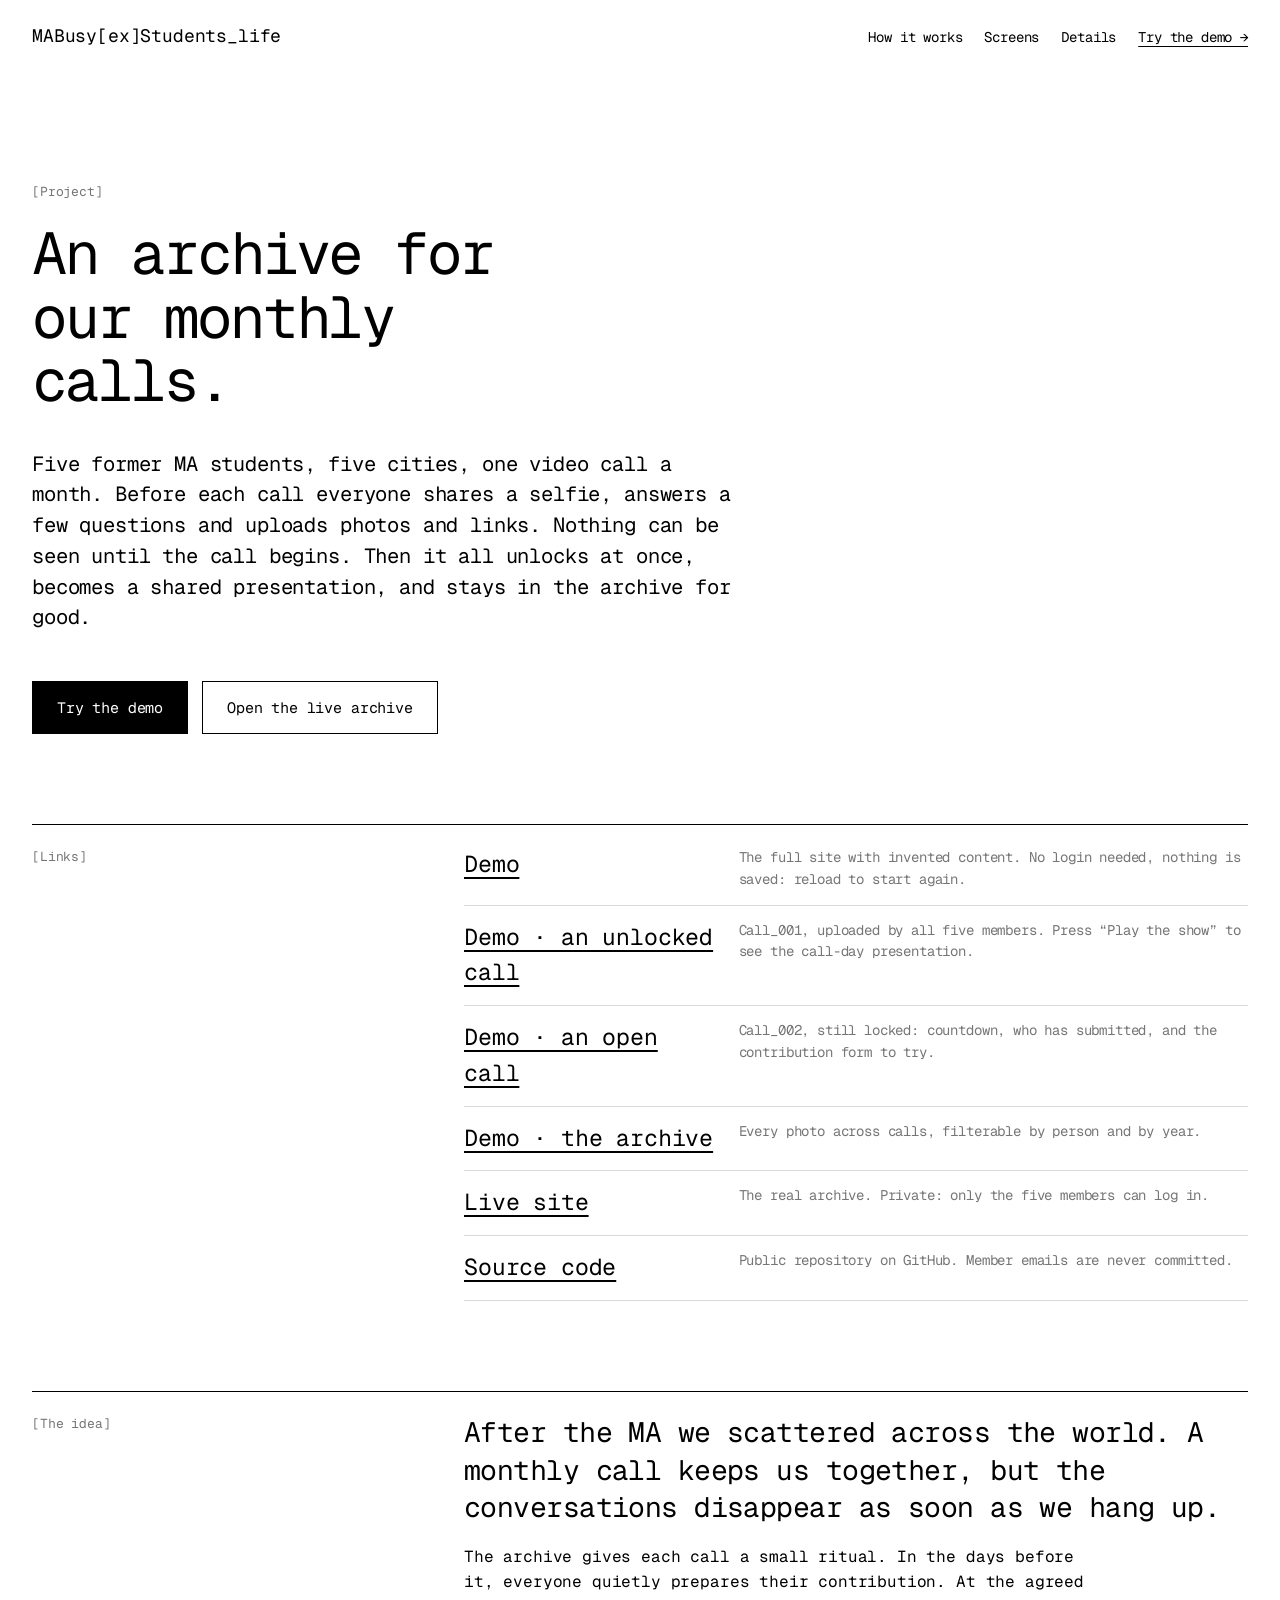
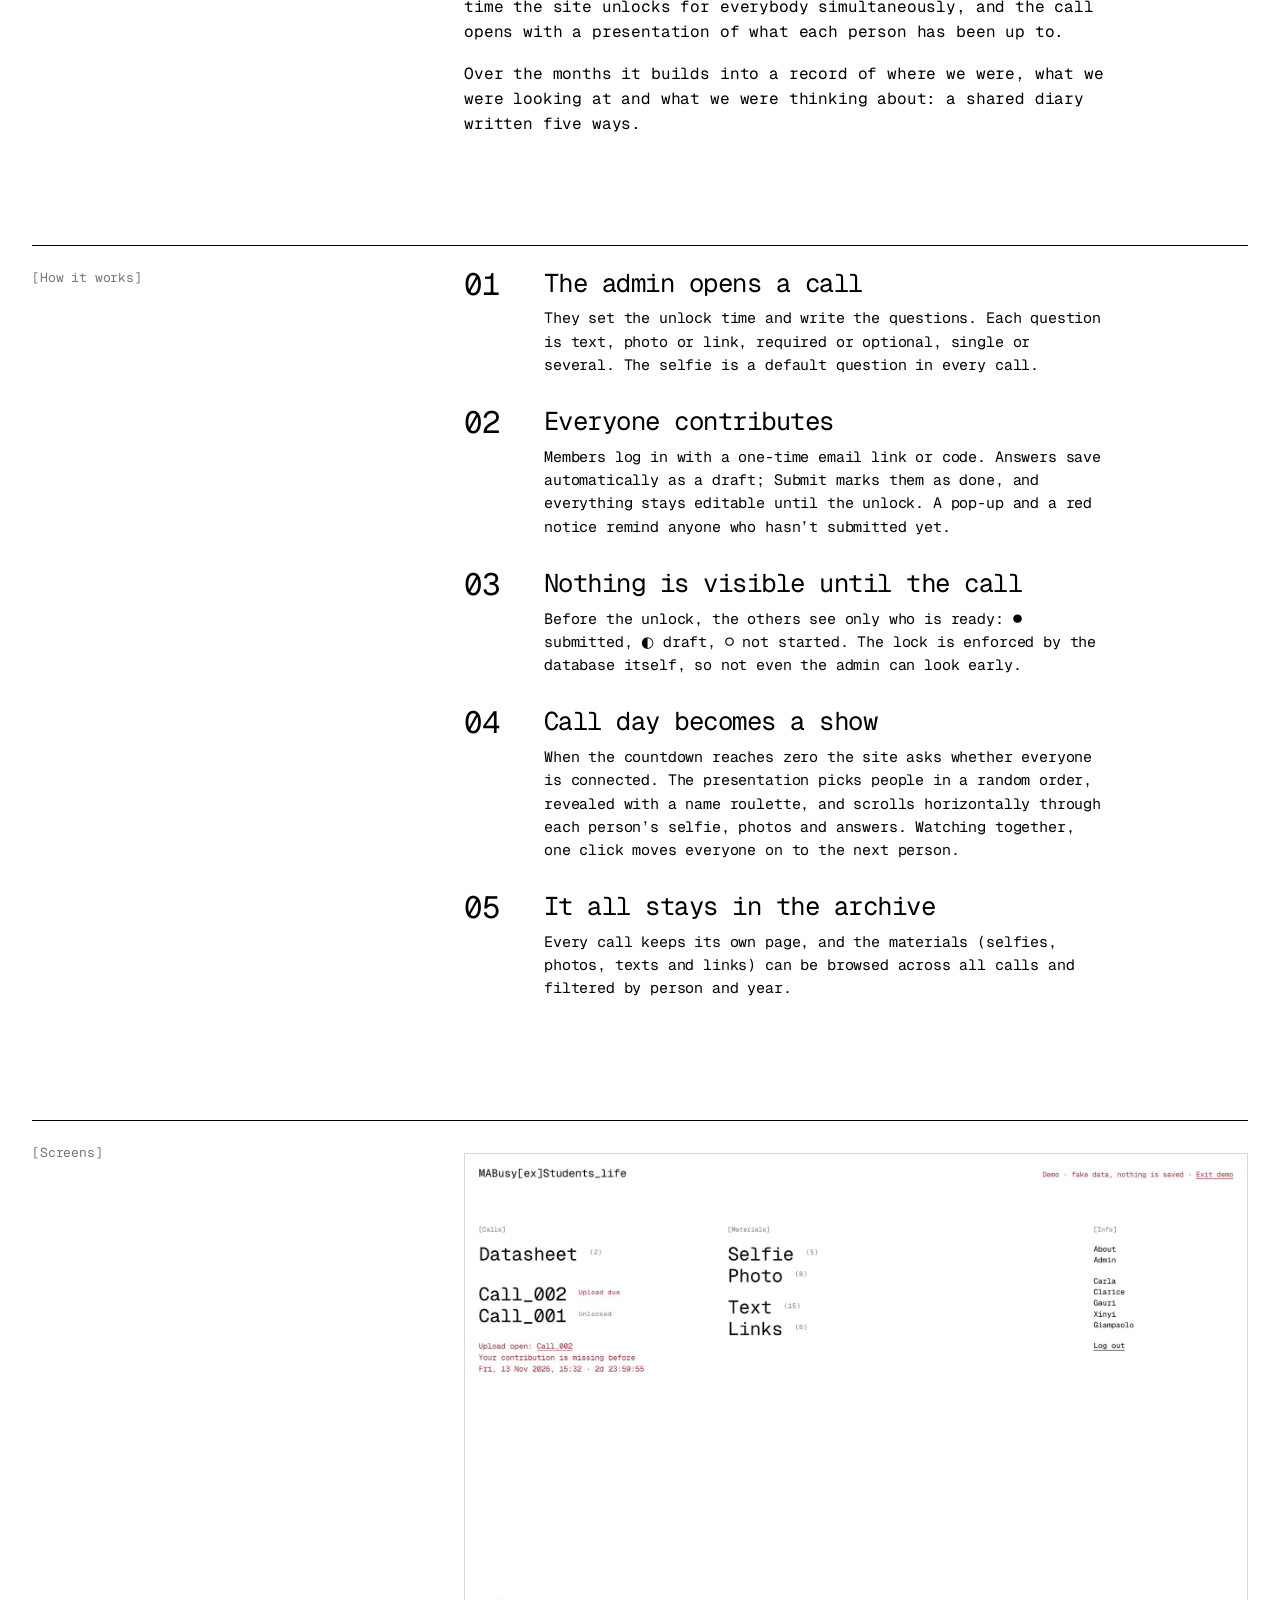
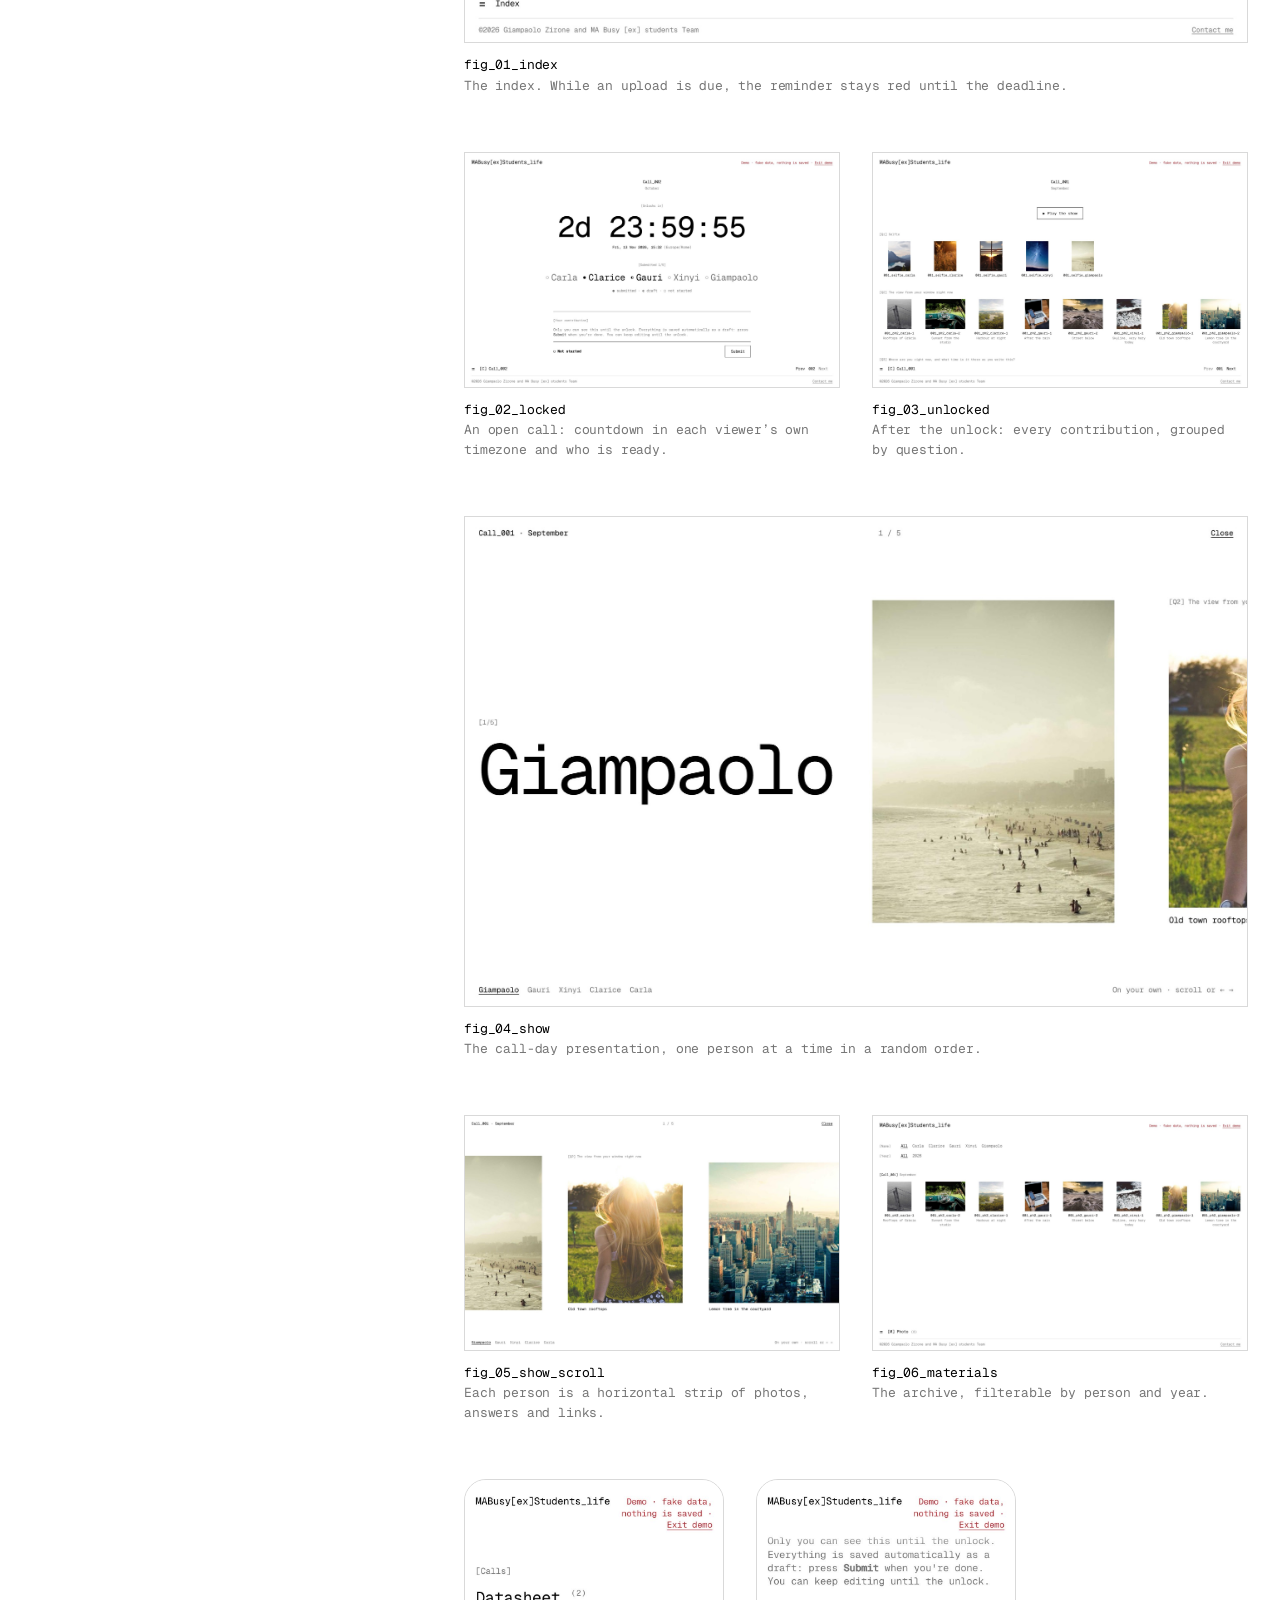
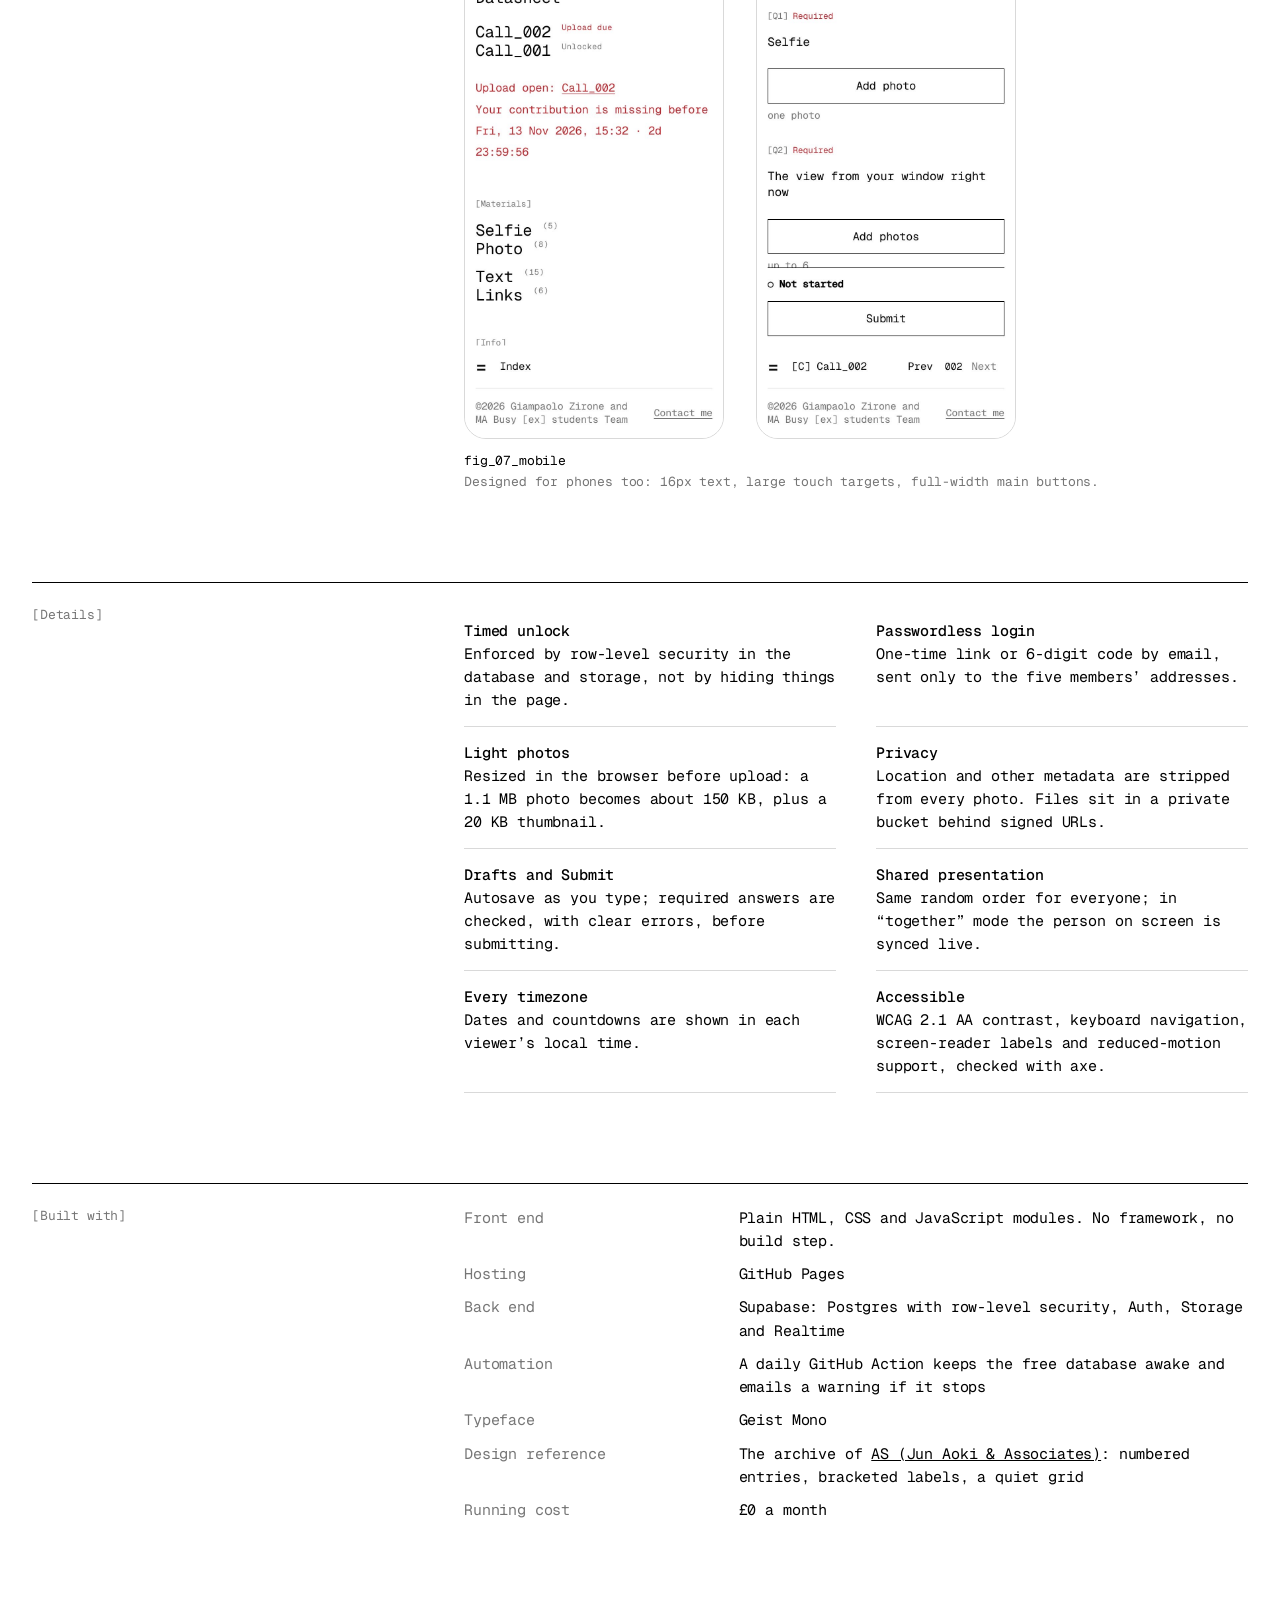
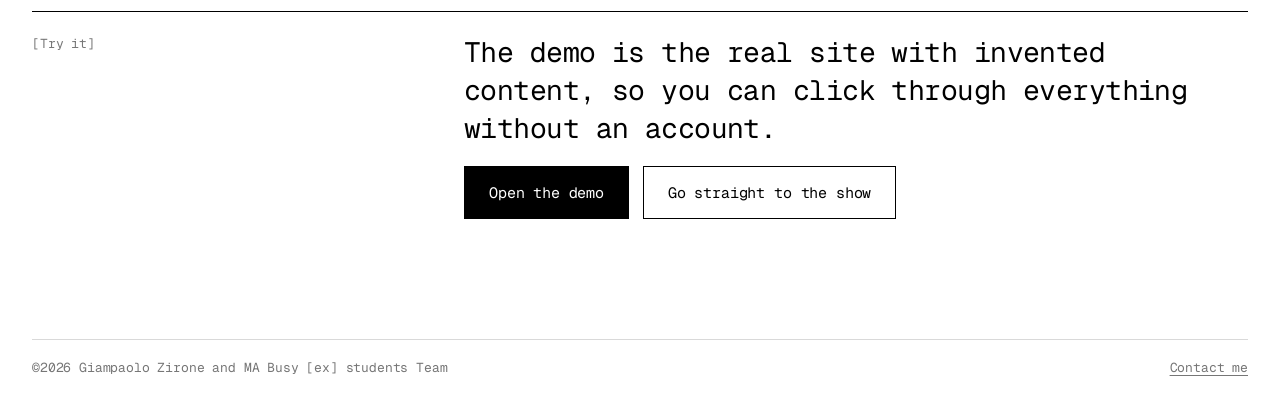
==== landing/index.html @ aaba5d7c "Project landing page (UK English) with screenshots and all links Co-Authored-By: Claude Opus 5.5 <no" ====
<!doctype html>
<html lang="en-GB">
<head>
  <meta charset="utf-8">
  <meta name="viewport" content="width=device-width, initial-scale=1">
  <title>MABusy[ex]Students_life — Project</title>
  <meta name="description" content="A private archive for the monthly video calls of five former MA students living in five different cities. Everything stays locked until the call begins.">
  <meta property="og:title" content="MABusy[ex]Students_life">
  <meta property="og:description" content="A private archive for our monthly calls. Everything stays locked until the call begins.">
  <meta property="og:image" content="https://jumpi00.github.io/mabusy-ex-students-life/landing/img/home.jpg">
  <link rel="icon" href="../favicon.svg" type="image/svg+xml">
  <link rel="preconnect" href="https://fonts.googleapis.com">
  <link rel="preconnect" href="https://fonts.gstatic.com" crossorigin>
  <link rel="stylesheet" href="https://fonts.googleapis.com/css2?family=Geist+Mono:wght@400;500&display=swap">
  <style>
    :root {
      --bg: #ffffff; --fg: #000000; --muted: #767676; --soft: #d9d9d9; --panel: #f0f0f0; --accent: #c4262e;
      --gutter: 32px; --big: clamp(30px, 4.6vw, 64px);
      font-family: "Geist Mono", ui-monospace, Menlo, monospace; font-weight: 400;
      color: var(--fg); background: var(--bg); letter-spacing: -.01em; -webkit-font-smoothing: antialiased;
    }
    * { box-sizing: border-box; }
    html { scroll-behavior: smooth; }
    body { margin: 0; background: var(--bg); font-size: 15px; line-height: 1.55; }
    a { color: inherit; }
    a:hover { opacity: .55; }
    :focus-visible { outline: 2px solid var(--fg); outline-offset: 3px; }
    img { display: block; max-width: 100%; height: auto; }
    .label { font-size: 13px; color: var(--muted); margin: 0 0 20px; font-weight: 400; }
    .muted { color: var(--muted); }

    header.top {
      position: sticky; top: 0; z-index: 10; background: var(--bg);
      display: flex; justify-content: space-between; align-items: baseline; gap: 20px;
      padding: 22px var(--gutter);
    }
    .logo { font-size: 18px; text-decoration: none; }
    .top nav { display: flex; gap: 22px; font-size: 14px; flex-wrap: wrap; justify-content: flex-end; }
    .top nav a { text-decoration: none; }
    .top nav a.go { text-decoration: underline; text-underline-offset: 4px; }

    main { padding: 0 var(--gutter); }
    section { padding: 90px 0 0; }
    .hero { padding-top: 110px; }
    .hero h1 { font-size: var(--big); line-height: 1.08; font-weight: 400; letter-spacing: -.035em; margin: 0 0 36px; max-width: 16ch; }
    .hero .lead { font-size: clamp(17px, 1.6vw, 21px); line-height: 1.5; max-width: 60ch; margin: 0 0 48px; }
    .cta { display: flex; gap: 14px; flex-wrap: wrap; }
    .btn {
      display: inline-flex; align-items: center; justify-content: center; min-height: 52px;
      padding: 14px 24px; border: 1px solid var(--fg); text-decoration: none; font-size: 15px;
    }
    .btn.fill { background: var(--fg); color: var(--bg); }
    .btn:hover { opacity: 1; background: var(--fg); color: var(--bg); }
    .btn.fill:hover { background: var(--bg); color: var(--fg); }

    .cols { display: grid; grid-template-columns: 1fr 2fr; gap: 40px; border-top: 1px solid var(--fg); padding-top: 22px; }
    .cols h2 { font-size: 13px; color: var(--muted); font-weight: 400; margin: 0; }
    .prose p { margin: 0 0 18px; max-width: 64ch; font-size: 16px; }
    .prose p.big { font-size: clamp(20px, 2.2vw, 28px); line-height: 1.35; letter-spacing: -.02em; }

    .links { list-style: none; margin: 0; padding: 0; }
    .links li { display: grid; grid-template-columns: minmax(180px, 1fr) 2fr; gap: 20px; padding: 14px 0; border-bottom: 1px solid var(--soft); }
    .links li:first-child { padding-top: 0; }
    .links a { font-size: clamp(18px, 1.8vw, 24px); text-decoration: underline; text-underline-offset: 5px; overflow-wrap: anywhere; }
    .links span { color: var(--muted); font-size: 14px; }

    .steps { list-style: none; margin: 0; padding: 0; counter-reset: s; }
    .steps li { display: grid; grid-template-columns: 70px 1fr; gap: 10px; padding: 0 0 30px; }
    .steps li::before { counter-increment: s; content: "0" counter(s); font-size: clamp(22px, 2.4vw, 32px); line-height: 1.1; }
    .steps h3 { font-size: clamp(20px, 2vw, 26px); font-weight: 400; margin: 0 0 8px; line-height: 1.2; letter-spacing: -.02em; }
    .steps p { margin: 0; max-width: 62ch; }

    .shots { display: grid; grid-template-columns: repeat(2, 1fr); gap: 56px 32px; margin-top: 10px; }
    .shots figure { margin: 0; }
    .shots figure.wide { grid-column: 1 / -1; }
    .shots img { border: 1px solid var(--soft); background: var(--panel); }
    .shots figcaption { font-size: 13px; margin-top: 12px; }
    .shots figcaption b { font-weight: 400; }
    .shots figcaption span { color: var(--muted); display: block; }
    .phones { display: flex; gap: 32px; align-items: flex-start; }
    .phones img { width: 260px; border-radius: 22px; }

    .features { display: grid; grid-template-columns: repeat(2, 1fr); gap: 0 40px; list-style: none; margin: 0; padding: 0; }
    .features li { padding: 14px 0; border-bottom: 1px solid var(--soft); }
    .features b { font-weight: 500; display: block; }

    dl.spec { display: grid; grid-template-columns: minmax(150px, 1fr) 2fr; gap: 10px 20px; margin: 0; }
    dl.spec dt { color: var(--muted); }
    dl.spec dd { margin: 0; }

    footer {
      margin: 120px var(--gutter) 0; padding: 18px 0 28px; border-top: 1px solid var(--soft);
      display: flex; justify-content: space-between; gap: 16px; color: var(--muted); font-size: 13px;
    }
    footer a { white-space: nowrap; text-underline-offset: 3px; }

    @media (max-width: 800px) {
      :root { --gutter: 18px; }
      body { font-size: 16px; }
      .top nav a:not(.go) { display: none; }
      .hero { padding-top: 60px; }
      .cta .btn { width: 100%; }
      .cols { grid-template-columns: 1fr; gap: 18px; }
      .links li { grid-template-columns: 1fr; gap: 4px; }
      .shots { grid-template-columns: 1fr; gap: 40px; }
      .phones { gap: 14px; }
      .phones img { width: calc(50% - 7px); border-radius: 14px; }
      .features { grid-template-columns: 1fr; }
      dl.spec { grid-template-columns: 1fr; gap: 2px; }
      dl.spec dd { margin-bottom: 12px; }
      .steps li { grid-template-columns: 52px 1fr; }
      footer { font-size: 14px; }
    }
    @media (prefers-reduced-motion: reduce) { html { scroll-behavior: auto; } }
  </style>
</head>
<body>
  <header class="top">
    <a href="#top" class="logo">MABusy[ex]Students_life</a>
    <nav aria-label="Sections">
      <a href="#how">How it works</a>
      <a href="#screens">Screens</a>
      <a href="#details">Details</a>
      <a class="go" href="https://jumpi00.github.io/mabusy-ex-students-life/?demo">Try the demo →</a>
    </nav>
  </header>

  <main id="top">
    <section class="hero">
      <p class="label">[Project]</p>
      <h1>An archive for our monthly calls.</h1>
      <p class="lead">Five former MA students, five cities, one video call a month. Before each call everyone shares a selfie, answers a few questions and uploads photos and links. Nothing can be seen until the call begins. Then it all unlocks at once, becomes a shared presentation, and stays in the archive for good.</p>
      <div class="cta">
        <a class="btn fill" href="https://jumpi00.github.io/mabusy-ex-students-life/?demo">Try the demo</a>
        <a class="btn" href="https://jumpi00.github.io/mabusy-ex-students-life/">Open the live archive</a>
      </div>
    </section>

    <section id="links">
      <div class="cols">
        <h2>[Links]</h2>
        <ul class="links">
          <li>
            <a href="https://jumpi00.github.io/mabusy-ex-students-life/?demo">Demo</a>
            <span>The full site with invented content. No login needed, nothing is saved: reload to start again.</span>
          </li>
          <li>
            <a href="https://jumpi00.github.io/mabusy-ex-students-life/?demo#/call/1">Demo · an unlocked call</a>
            <span>Call_001, uploaded by all five members. Press “Play the show” to see the call-day presentation.</span>
          </li>
          <li>
            <a href="https://jumpi00.github.io/mabusy-ex-students-life/?demo#/call/2">Demo · an open call</a>
            <span>Call_002, still locked: countdown, who has submitted, and the contribution form to try.</span>
          </li>
          <li>
            <a href="https://jumpi00.github.io/mabusy-ex-students-life/?demo#/m/photo">Demo · the archive</a>
            <span>Every photo across calls, filterable by person and by year.</span>
          </li>
          <li>
            <a href="https://jumpi00.github.io/mabusy-ex-students-life/">Live site</a>
            <span>The real archive. Private: only the five members can log in.</span>
          </li>
          <li>
            <a href="https://github.com/jumpi00/mabusy-ex-students-life">Source code</a>
            <span>Public repository on GitHub. Member emails are never committed.</span>
          </li>
        </ul>
      </div>
    </section>

    <section id="idea">
      <div class="cols">
        <h2>[The idea]</h2>
        <div class="prose">
          <p class="big">After the MA we scattered across the world. A monthly call keeps us together, but the conversations disappear as soon as we hang up.</p>
          <p>The archive gives each call a small ritual. In the days before it, everyone quietly prepares their contribution. At the agreed time the site unlocks for everybody simultaneously, and the call opens with a presentation of what each person has been up to.</p>
          <p>Over the months it builds into a record of where we were, what we were looking at and what we were thinking about: a shared diary written five ways.</p>
        </div>
      </div>
    </section>

    <section id="how">
      <div class="cols">
        <h2>[How it works]</h2>
        <ol class="steps">
          <li>
            <div>
              <h3>The admin opens a call</h3>
              <p>They set the unlock time and write the questions. Each question is text, photo or link, required or optional, single or several. The selfie is a default question in every call.</p>
            </div>
          </li>
          <li>
            <div>
              <h3>Everyone contributes</h3>
              <p>Members log in with a one-time email link or code. Answers save automatically as a draft; Submit marks them as done, and everything stays editable until the unlock. A pop-up and a red notice remind anyone who hasn’t submitted yet.</p>
            </div>
          </li>
          <li>
            <div>
              <h3>Nothing is visible until the call</h3>
              <p>Before the unlock, the others see only who is ready: ● submitted, ◐ draft, ○ not started. The lock is enforced by the database itself, so not even the admin can look early.</p>
            </div>
          </li>
          <li>
            <div>
              <h3>Call day becomes a show</h3>
              <p>When the countdown reaches zero the site asks whether everyone is connected. The presentation picks people in a random order, revealed with a name roulette, and scrolls horizontally through each person’s selfie, photos and answers. Watching together, one click moves everyone on to the next person.</p>
            </div>
          </li>
          <li>
            <div>
              <h3>It all stays in the archive</h3>
              <p>Every call keeps its own page, and the materials (selfies, photos, texts and links) can be browsed across all calls and filtered by person and year.</p>
            </div>
          </li>
        </ol>
      </div>
    </section>

    <section id="screens">
      <div class="cols">
        <h2>[Screens]</h2>
        <div class="shots">
          <figure class="wide">
            <img src="img/home.jpg" width="1800" height="1125" alt="Home page: three columns listing calls, materials with counts, and members. A red notice says Call_002 is open and the user's contribution is missing." loading="lazy">
            <figcaption><b>fig_01_index</b><span>The index. While an upload is due, the reminder stays red until the deadline.</span></figcaption>
          </figure>
          <figure>
            <img src="img/call-locked.jpg" width="1800" height="1125" alt="A locked call with a large countdown, the unlock date in the viewer's timezone, and the names of the five members with their submission status." loading="lazy">
            <figcaption><b>fig_02_locked</b><span>An open call: countdown in each viewer’s own timezone and who is ready.</span></figcaption>
          </figure>
          <figure>
            <img src="img/call-unlocked.jpg" width="1800" height="1125" alt="An unlocked call page with a Play the show button and grids of selfies and window photos, each with an archive-style caption." loading="lazy">
            <figcaption><b>fig_03_unlocked</b><span>After the unlock: every contribution, grouped by question.</span></figcaption>
          </figure>
          <figure class="wide">
            <img src="img/show-intro.jpg" width="1800" height="1125" alt="The show: a member's name in very large type next to their selfie, with the next photo visible to the right." loading="lazy">
            <figcaption><b>fig_04_show</b><span>The call-day presentation, one person at a time in a random order.</span></figcaption>
          </figure>
          <figure>
            <img src="img/show-photos.jpg" width="1800" height="1125" alt="The show scrolled sideways to a member's window photos with their captions." loading="lazy">
            <figcaption><b>fig_05_show_scroll</b><span>Each person is a horizontal strip of photos, answers and links.</span></figcaption>
          </figure>
          <figure>
            <img src="img/materials.jpg" width="1800" height="1125" alt="The Photo archive page with filters for name and year above a grid of photos." loading="lazy">
            <figcaption><b>fig_06_materials</b><span>The archive, filterable by person and year.</span></figcaption>
          </figure>
          <figure class="wide">
            <div class="phones">
              <img src="img/mobile-home.jpg" width="780" height="1688" alt="The index on a phone." loading="lazy">
              <img src="img/mobile-form.jpg" width="780" height="1688" alt="The contribution form on a phone, with required questions, large upload buttons and a full-width Submit button." loading="lazy">
            </div>
            <figcaption><b>fig_07_mobile</b><span>Designed for phones too: 16px text, large touch targets, full-width main buttons.</span></figcaption>
          </figure>
        </div>
      </div>
    </section>

    <section id="details">
      <div class="cols">
        <h2>[Details]</h2>
        <ul class="features">
          <li><b>Timed unlock</b>Enforced by row-level security in the database and storage, not by hiding things in the page.</li>
          <li><b>Passwordless login</b>One-time link or 6-digit code by email, sent only to the five members’ addresses.</li>
          <li><b>Light photos</b>Resized in the browser before upload: a 1.1 MB photo becomes about 150 KB, plus a 20 KB thumbnail.</li>
          <li><b>Privacy</b>Location and other metadata are stripped from every photo. Files sit in a private bucket behind signed URLs.</li>
          <li><b>Drafts and Submit</b>Autosave as you type; required answers are checked, with clear errors, before submitting.</li>
          <li><b>Shared presentation</b>Same random order for everyone; in “together” mode the person on screen is synced live.</li>
          <li><b>Every timezone</b>Dates and countdowns are shown in each viewer’s local time.</li>
          <li><b>Accessible</b>WCAG 2.1 AA contrast, keyboard navigation, screen-reader labels and reduced-motion support, checked with axe.</li>
        </ul>
      </div>
    </section>

    <section id="built">
      <div class="cols">
        <h2>[Built with]</h2>
        <dl class="spec">
          <dt>Front end</dt><dd>Plain HTML, CSS and JavaScript modules. No framework, no build step.</dd>
          <dt>Hosting</dt><dd>GitHub Pages</dd>
          <dt>Back end</dt><dd>Supabase: Postgres with row-level security, Auth, Storage and Realtime</dd>
          <dt>Automation</dt><dd>A daily GitHub Action keeps the free database awake and emails a warning if it stops</dd>
          <dt>Typeface</dt><dd>Geist Mono</dd>
          <dt>Design reference</dt><dd>The archive of <a href="https://as-associates.jp/">AS (Jun Aoki &amp; Associates)</a>: numbered entries, bracketed labels, a quiet grid</dd>
          <dt>Running cost</dt><dd>£0 a month</dd>
        </dl>
      </div>
    </section>

    <section id="try">
      <div class="cols">
        <h2>[Try it]</h2>
        <div class="prose">
          <p class="big">The demo is the real site with invented content, so you can click through everything without an account.</p>
          <div class="cta">
            <a class="btn fill" href="https://jumpi00.github.io/mabusy-ex-students-life/?demo">Open the demo</a>
            <a class="btn" href="https://jumpi00.github.io/mabusy-ex-students-life/?demo#/call/1">Go straight to the show</a>
          </div>
        </div>
      </div>
    </section>
  </main>

  <footer>
    <span>©2026 Giampaolo Zirone and MA Busy [ex] students Team</span>
    <a href="mailto:hello@giampaolozirone.com?subject=MABusy%5Bex%5DStudents_life%20-%20">Contact me</a>
  </footer>
</body>
</html>
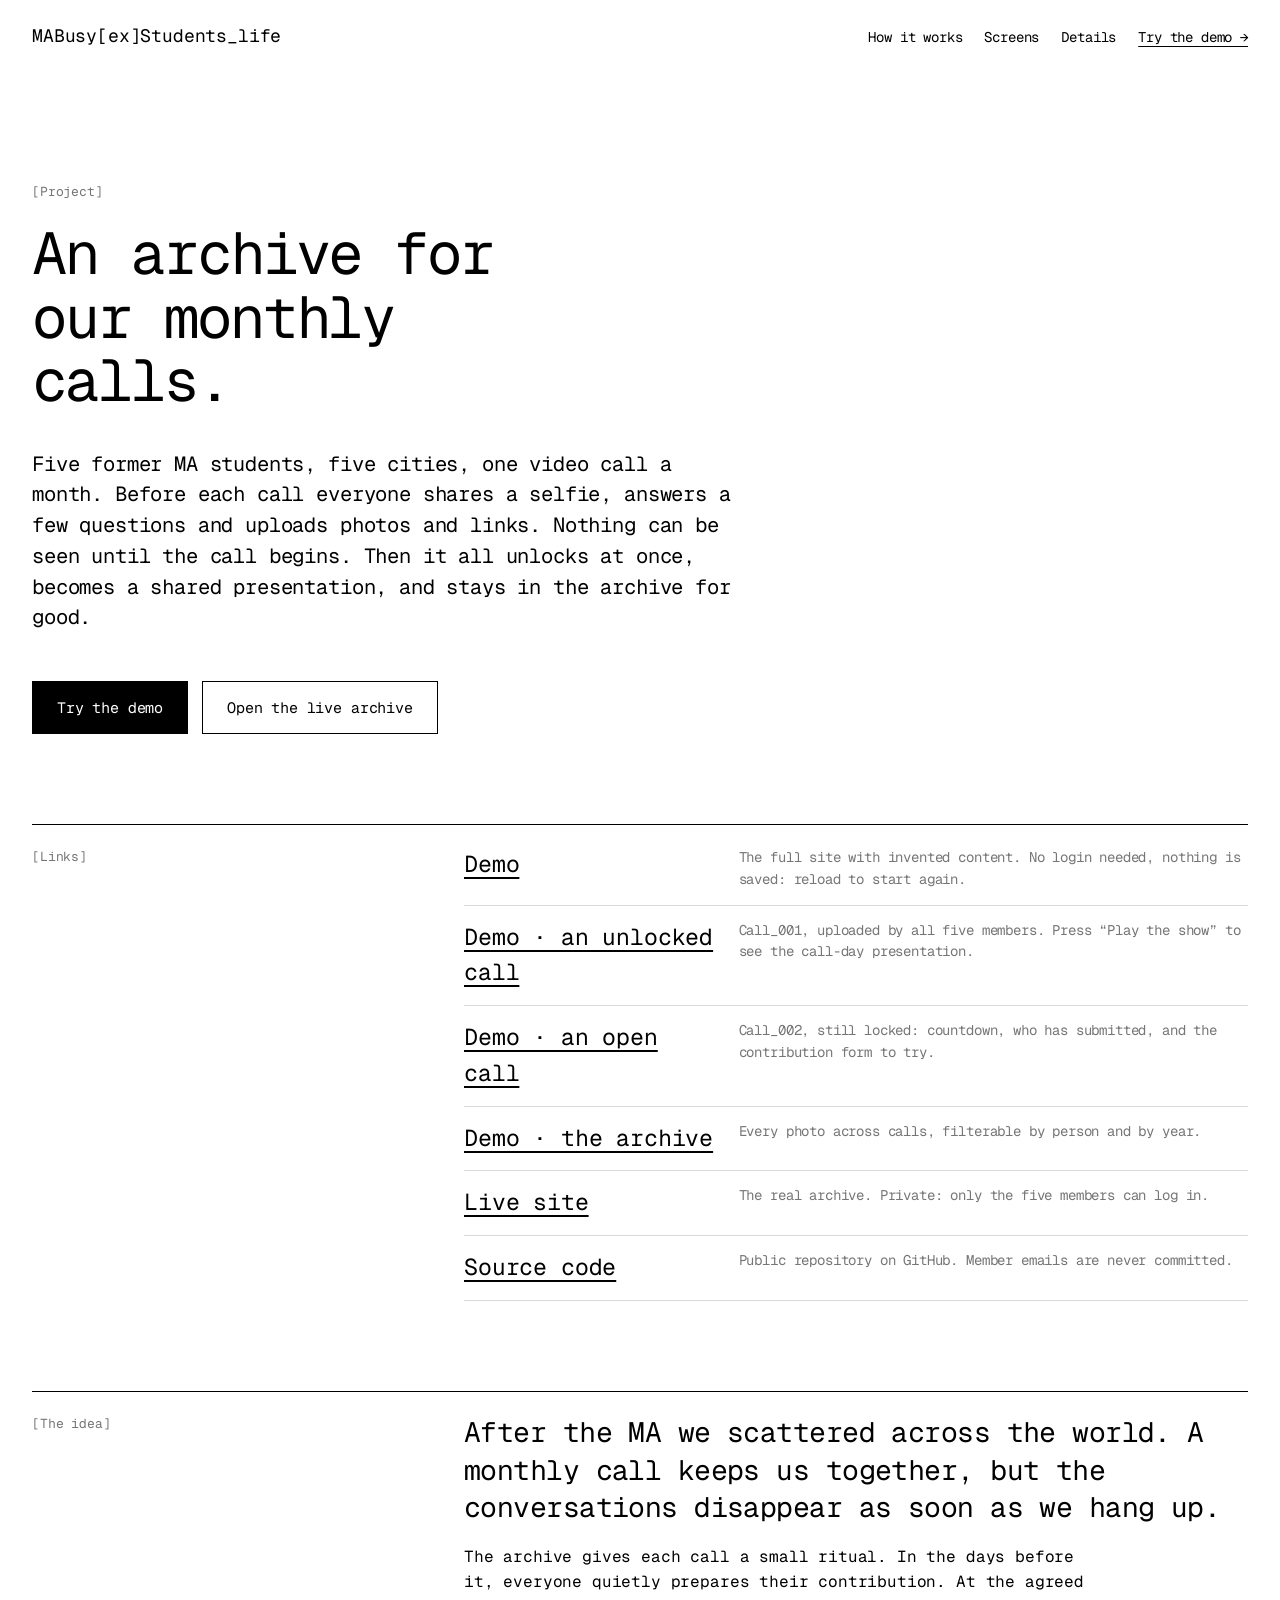
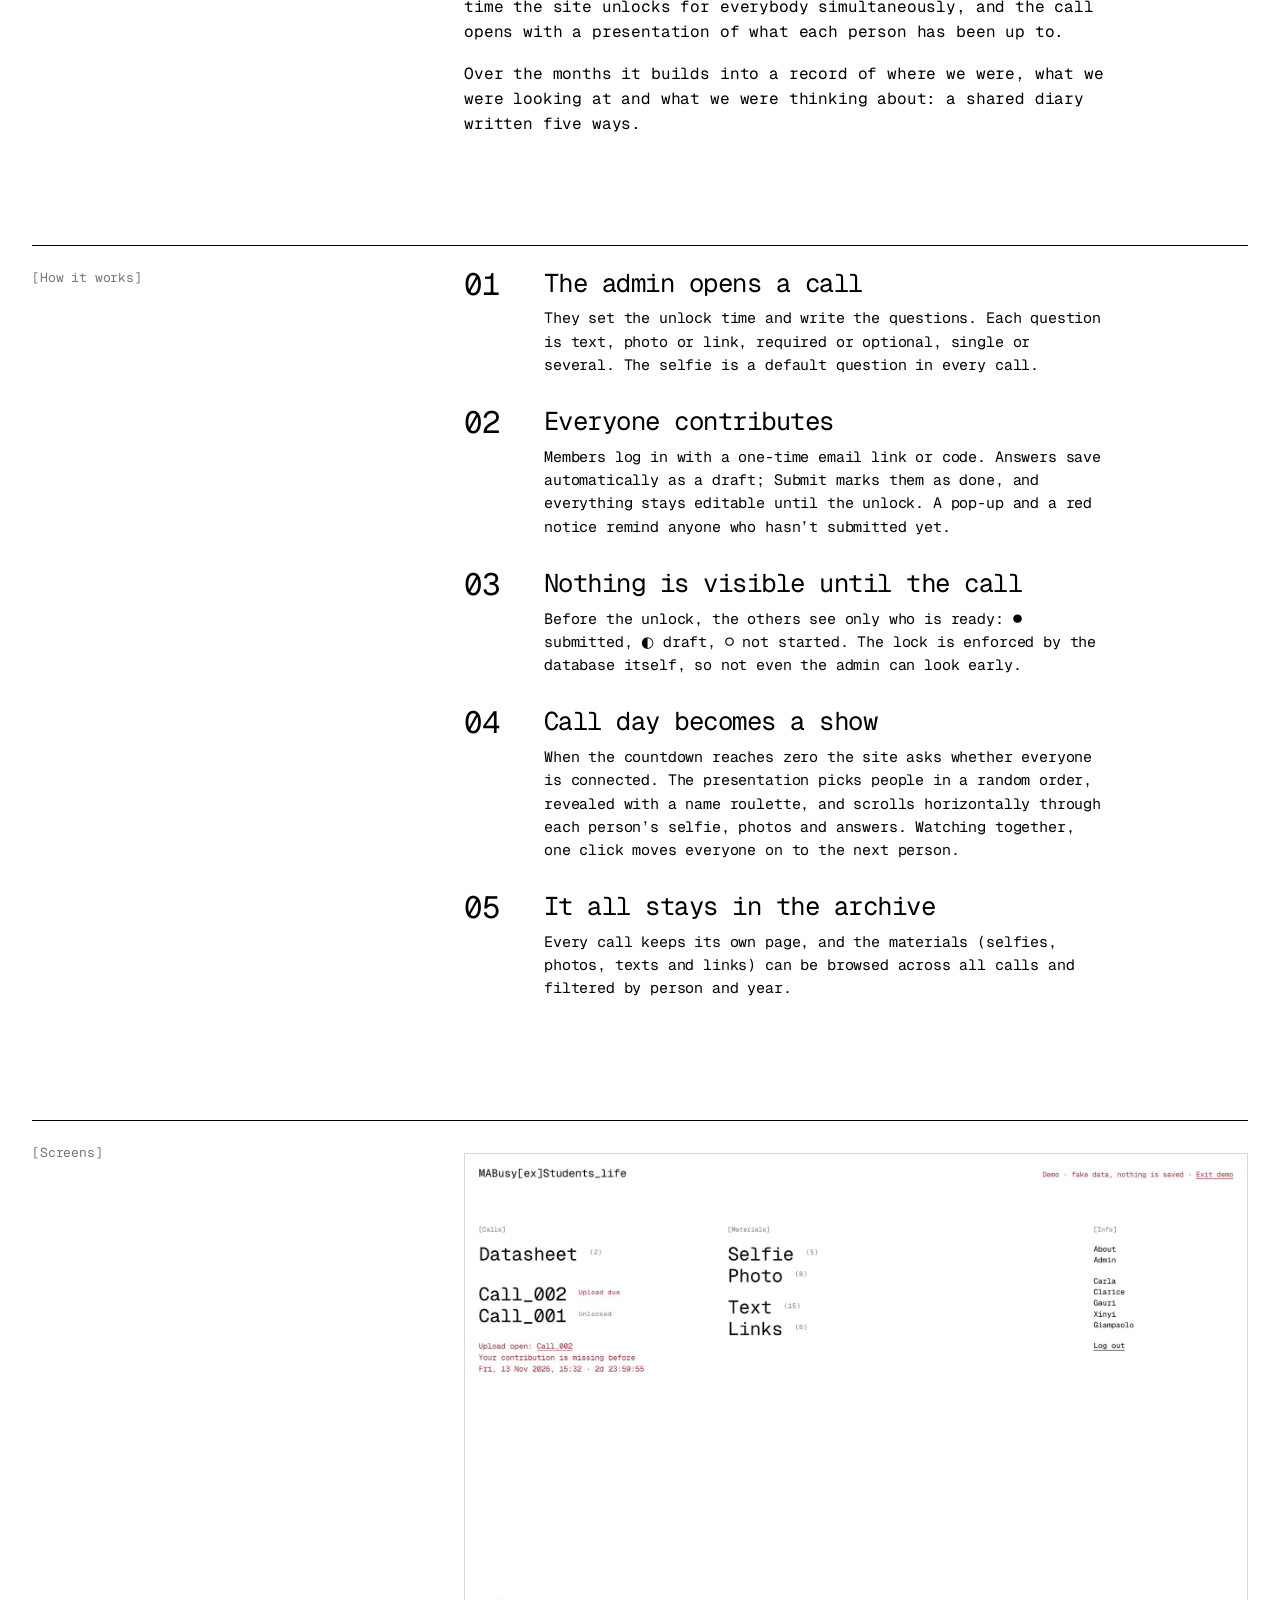
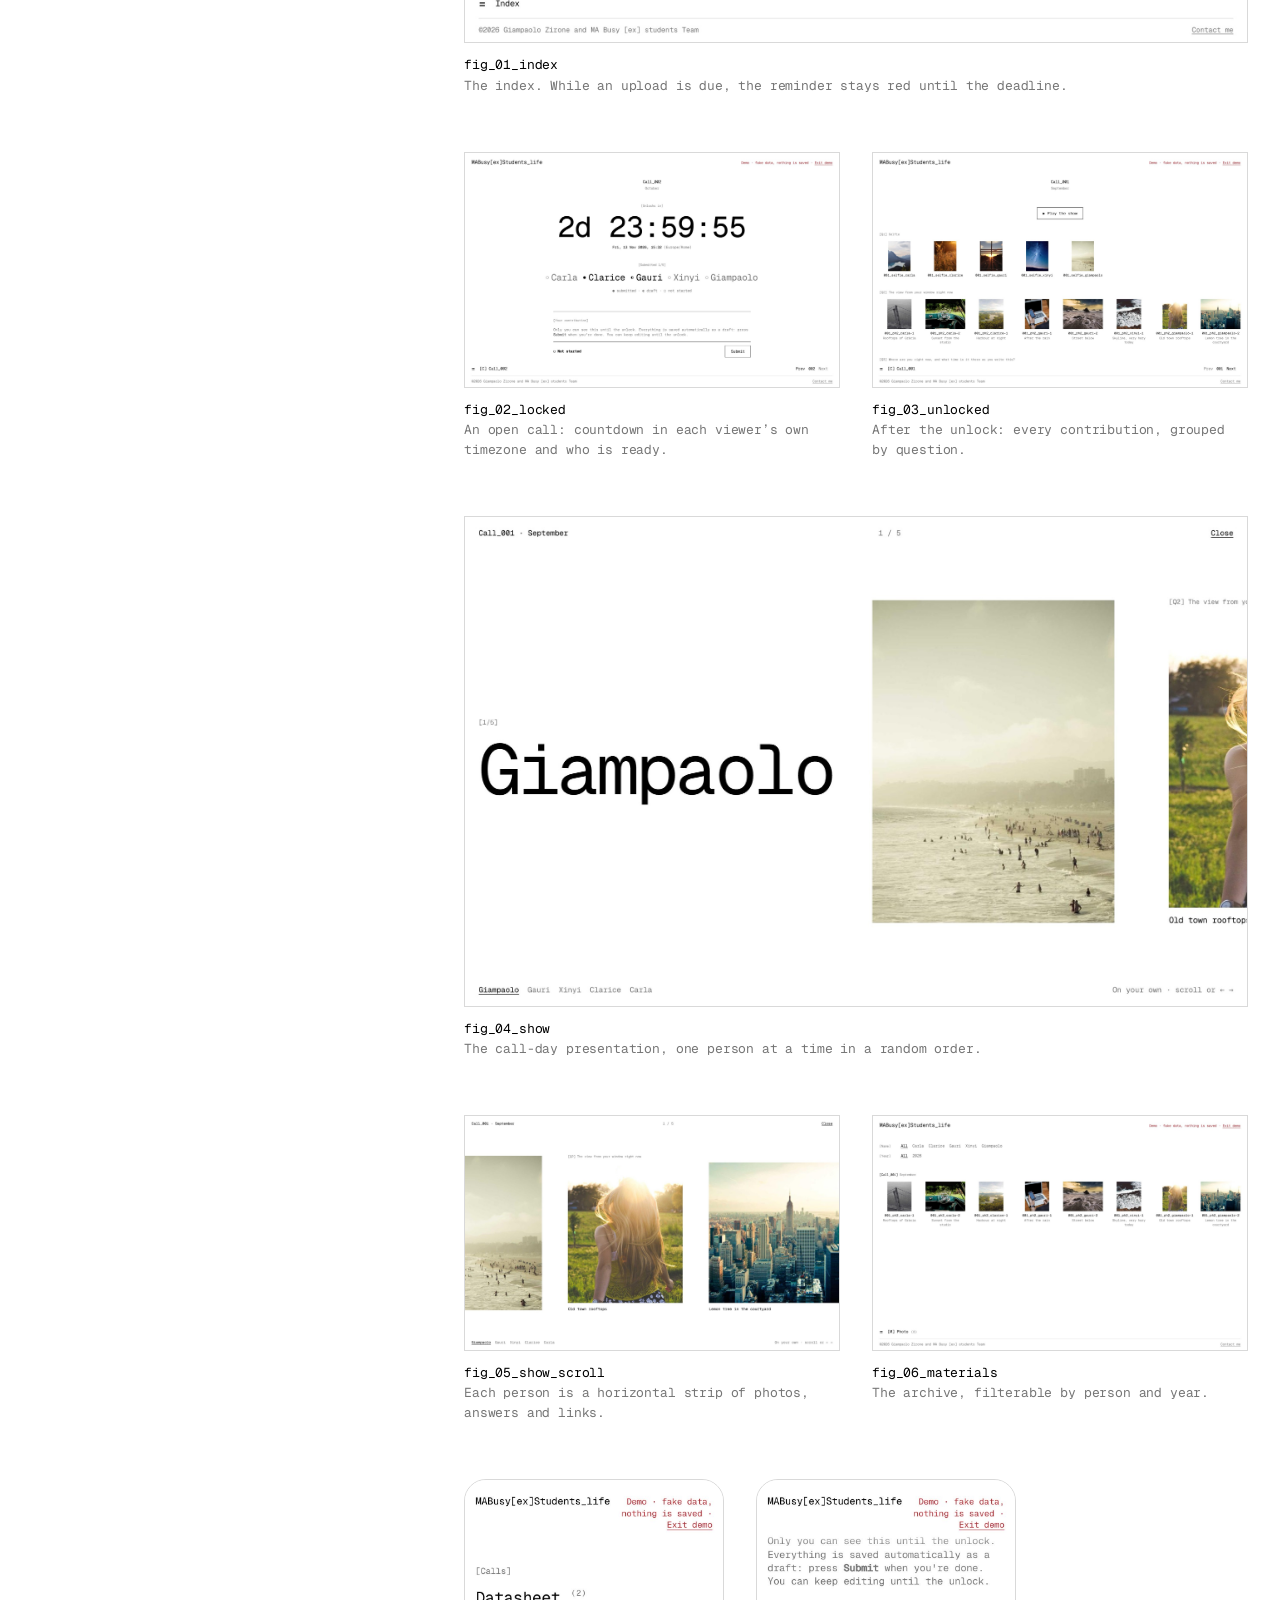
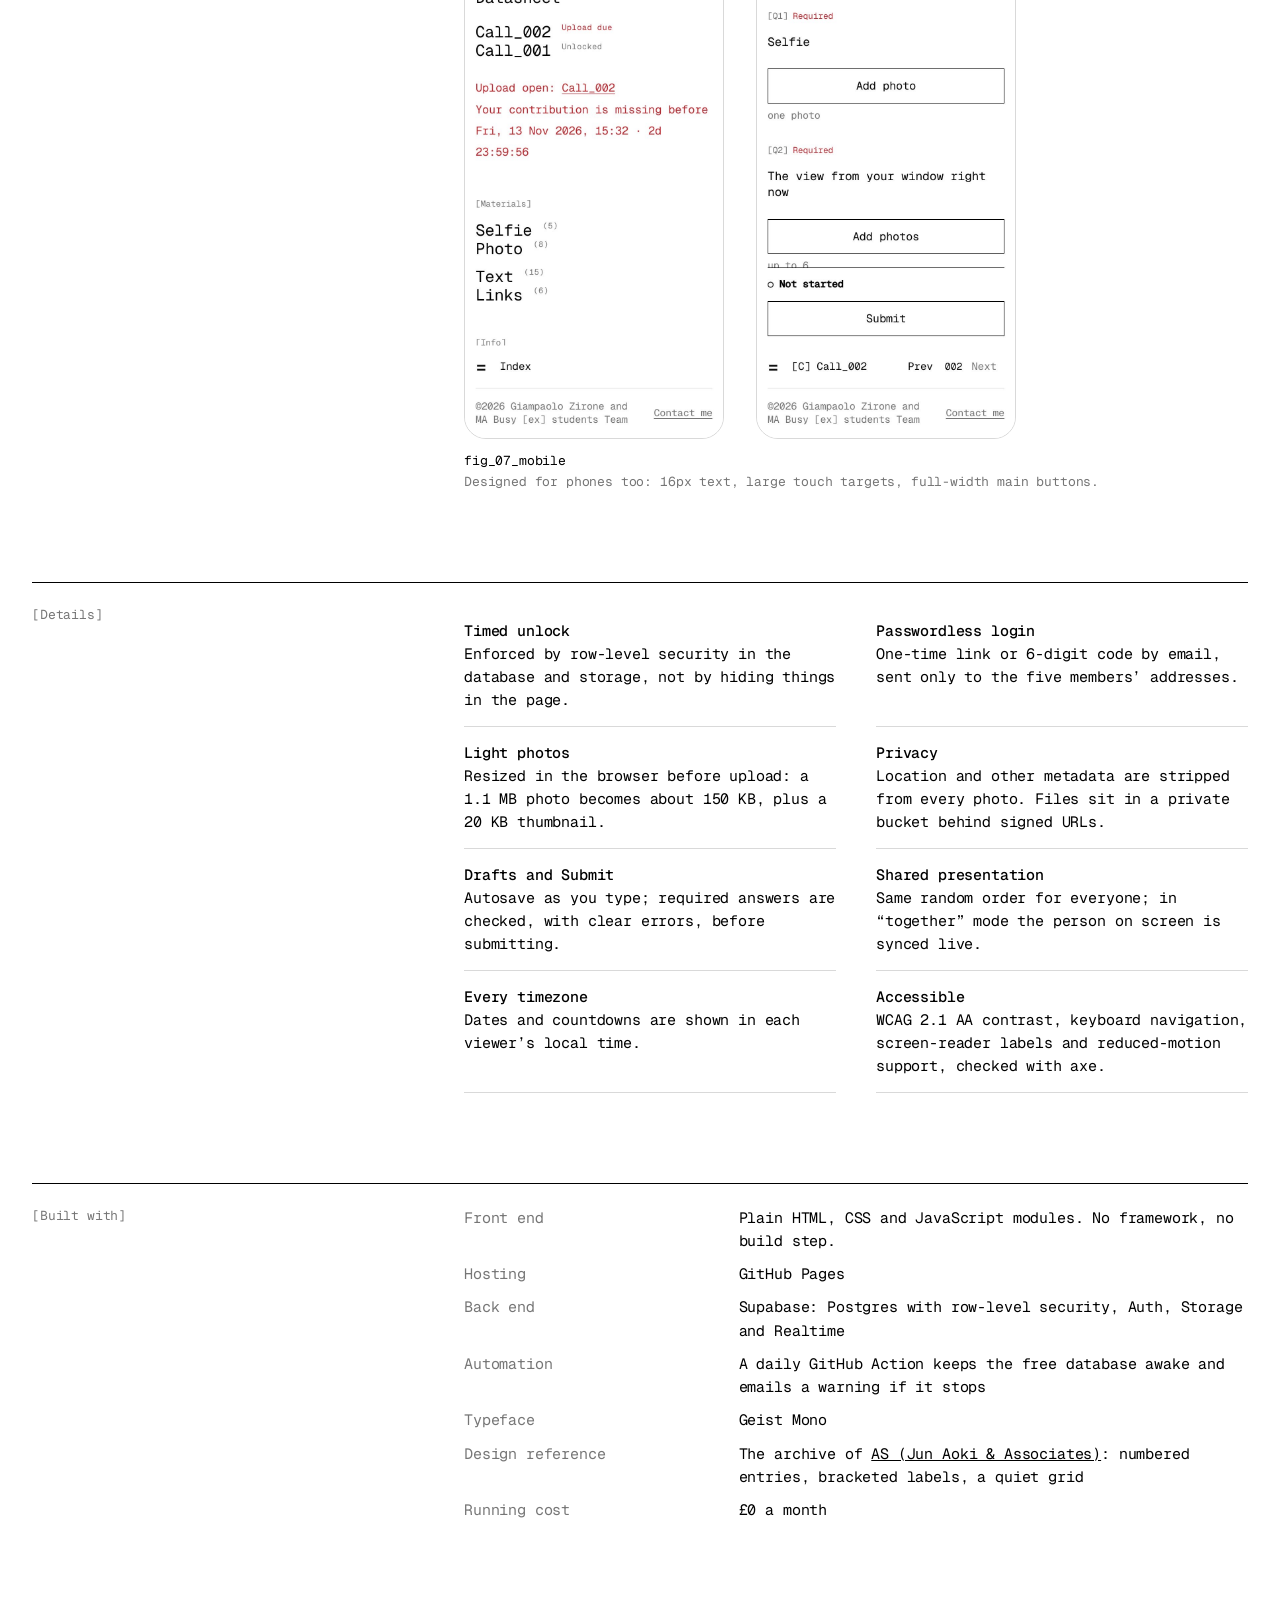
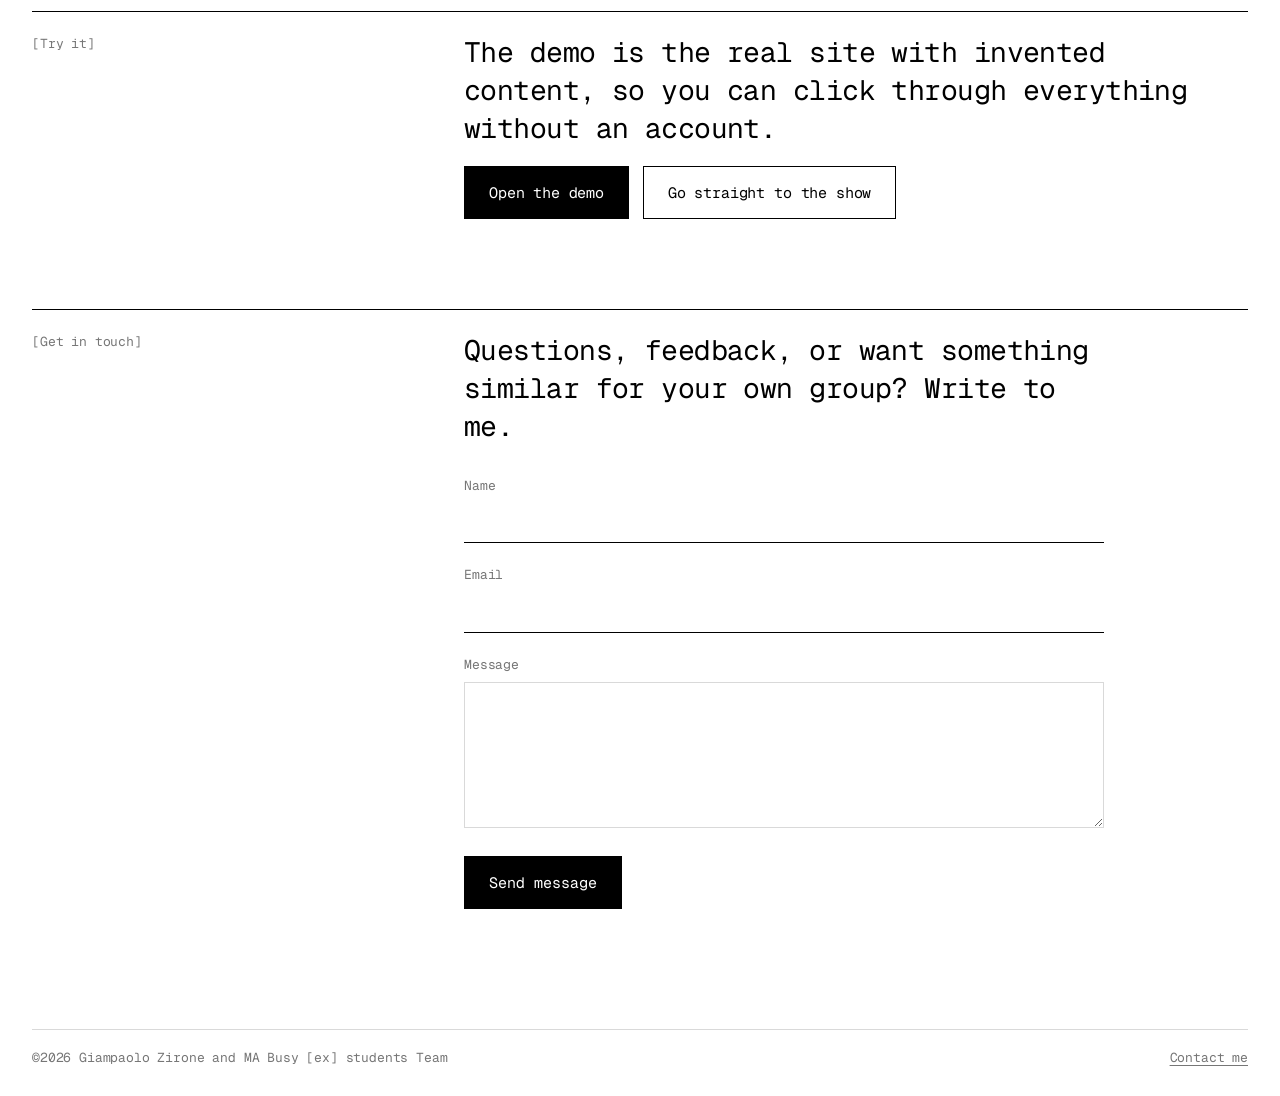
==== commit a9bd5cb9: "Landing: Formspree contact form at the end Co-Authored-By: Claude Opus 5.5 <noreply@anthropic.com>" ====
--- a/landing/index.html
+++ b/landing/index.html
@@ -94,6 +94,23 @@
     }
     footer a { white-space: nowrap; text-underline-offset: 3px; }
 
+    .contact { max-width: 640px; }
+    .contact .big { font-size: clamp(20px, 2.2vw, 28px); line-height: 1.35; letter-spacing: -.02em; margin: 0 0 30px; }
+    .field { margin: 0 0 22px; }
+    .field label { display: block; font-size: 13px; color: var(--muted); margin-bottom: 6px; }
+    .field input, .field textarea {
+      width: 100%; font: inherit; font-size: 16px; color: var(--fg); background: var(--bg);
+      border: 0; border-bottom: 1px solid var(--fg); border-radius: 0; padding: 8px 0; outline: none;
+    }
+    .field textarea { border: 1px solid var(--soft); padding: 10px 12px; resize: vertical; }
+    .field input:focus, .field textarea:focus { border-color: var(--fg); box-shadow: 0 1px 0 var(--fg); }
+    .field textarea:focus { box-shadow: none; }
+    .hp { position: absolute; left: -9999px; }
+    .send { display: flex; gap: 20px; align-items: center; flex-wrap: wrap; }
+    .send .btn { cursor: pointer; font: inherit; font-size: 15px; }
+    .status { margin: 0; font-size: 14px; }
+    .status.err { color: var(--accent); }
+
     @media (max-width: 800px) {
       :root { --gutter: 18px; }
       body { font-size: 16px; }
@@ -110,6 +127,7 @@
       dl.spec dd { margin-bottom: 12px; }
       .steps li { grid-template-columns: 52px 1fr; }
       footer { font-size: 14px; }
+      .send .btn { width: 100%; }
     }
     @media (prefers-reduced-motion: reduce) { html { scroll-behavior: auto; } }
   </style>
@@ -299,11 +317,64 @@
         </div>
       </div>
     </section>
+
+    <section id="contact">
+      <div class="cols">
+        <h2>[Get in touch]</h2>
+        <form class="contact" id="contact-form" action="https://formspree.io/f/mrpqzgkj" method="POST">
+          <p class="big">Questions, feedback, or want something similar for your own group? Write to me.</p>
+          <input type="hidden" name="_subject" value="MABusy[ex]Students_life · landing page">
+          <div class="field">
+            <label for="cf-name">Name</label>
+            <input id="cf-name" name="name" type="text" autocomplete="name" required>
+          </div>
+          <div class="field">
+            <label for="cf-email">Email</label>
+            <input id="cf-email" name="email" type="email" autocomplete="email" required>
+          </div>
+          <div class="field">
+            <label for="cf-message">Message</label>
+            <textarea id="cf-message" name="message" rows="5" required></textarea>
+          </div>
+          <p class="hp" aria-hidden="true"><label>Leave this empty <input type="text" name="_gotcha" tabindex="-1" autocomplete="off"></label></p>
+          <div class="send">
+            <button class="btn fill" type="submit">Send message</button>
+            <p class="status" id="cf-status" role="status" aria-live="polite"></p>
+          </div>
+        </form>
+      </div>
+    </section>
   </main>
 
   <footer>
     <span>©2026 Giampaolo Zirone and MA Busy [ex] students Team</span>
     <a href="mailto:hello@giampaolozirone.com?subject=MABusy%5Bex%5DStudents_life%20-%20">Contact me</a>
   </footer>
+  <script>
+    // Send through Formspree without leaving the page; without JS the form posts normally.
+    const form = document.getElementById('contact-form');
+    const status = document.getElementById('cf-status');
+    form.addEventListener('submit', async e => {
+      e.preventDefault();
+      const btn = form.querySelector('button');
+      btn.disabled = true;
+      status.className = 'status';
+      status.textContent = 'Sending…';
+      try {
+        const res = await fetch(form.action, { method: 'POST', body: new FormData(form), headers: { Accept: 'application/json' } });
+        if (!res.ok) {
+          const data = await res.json().catch(() => ({}));
+          throw new Error(data.errors?.map(x => x.message).join(', ') || 'The message could not be sent.');
+        }
+        form.reset();
+        status.textContent = 'Thank you, your message has been sent.';
+      } catch (err) {
+        status.className = 'status err';
+        status.textContent = `${err.message} Please try again, or email hello@giampaolozirone.com.`;
+      } finally {
+        btn.disabled = false;
+      }
+    });
+  </script>
 </body>
 </html>
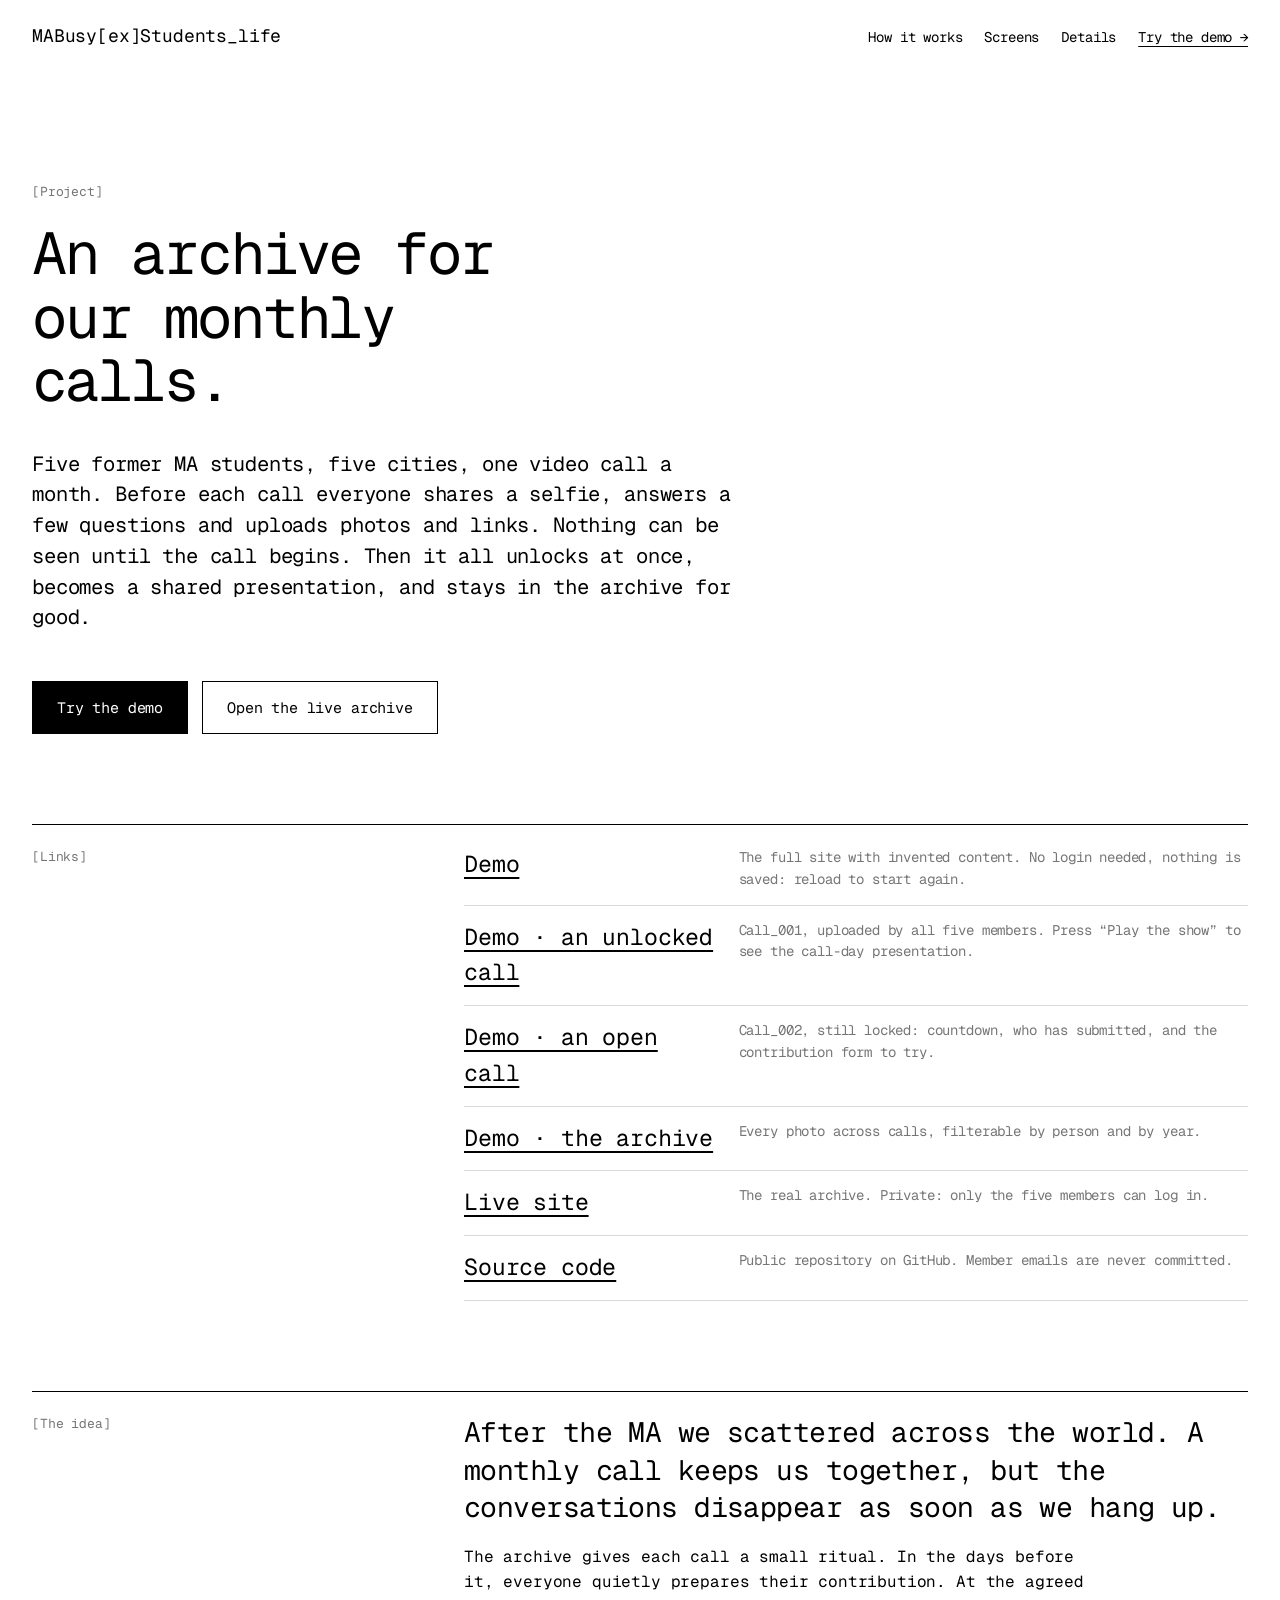
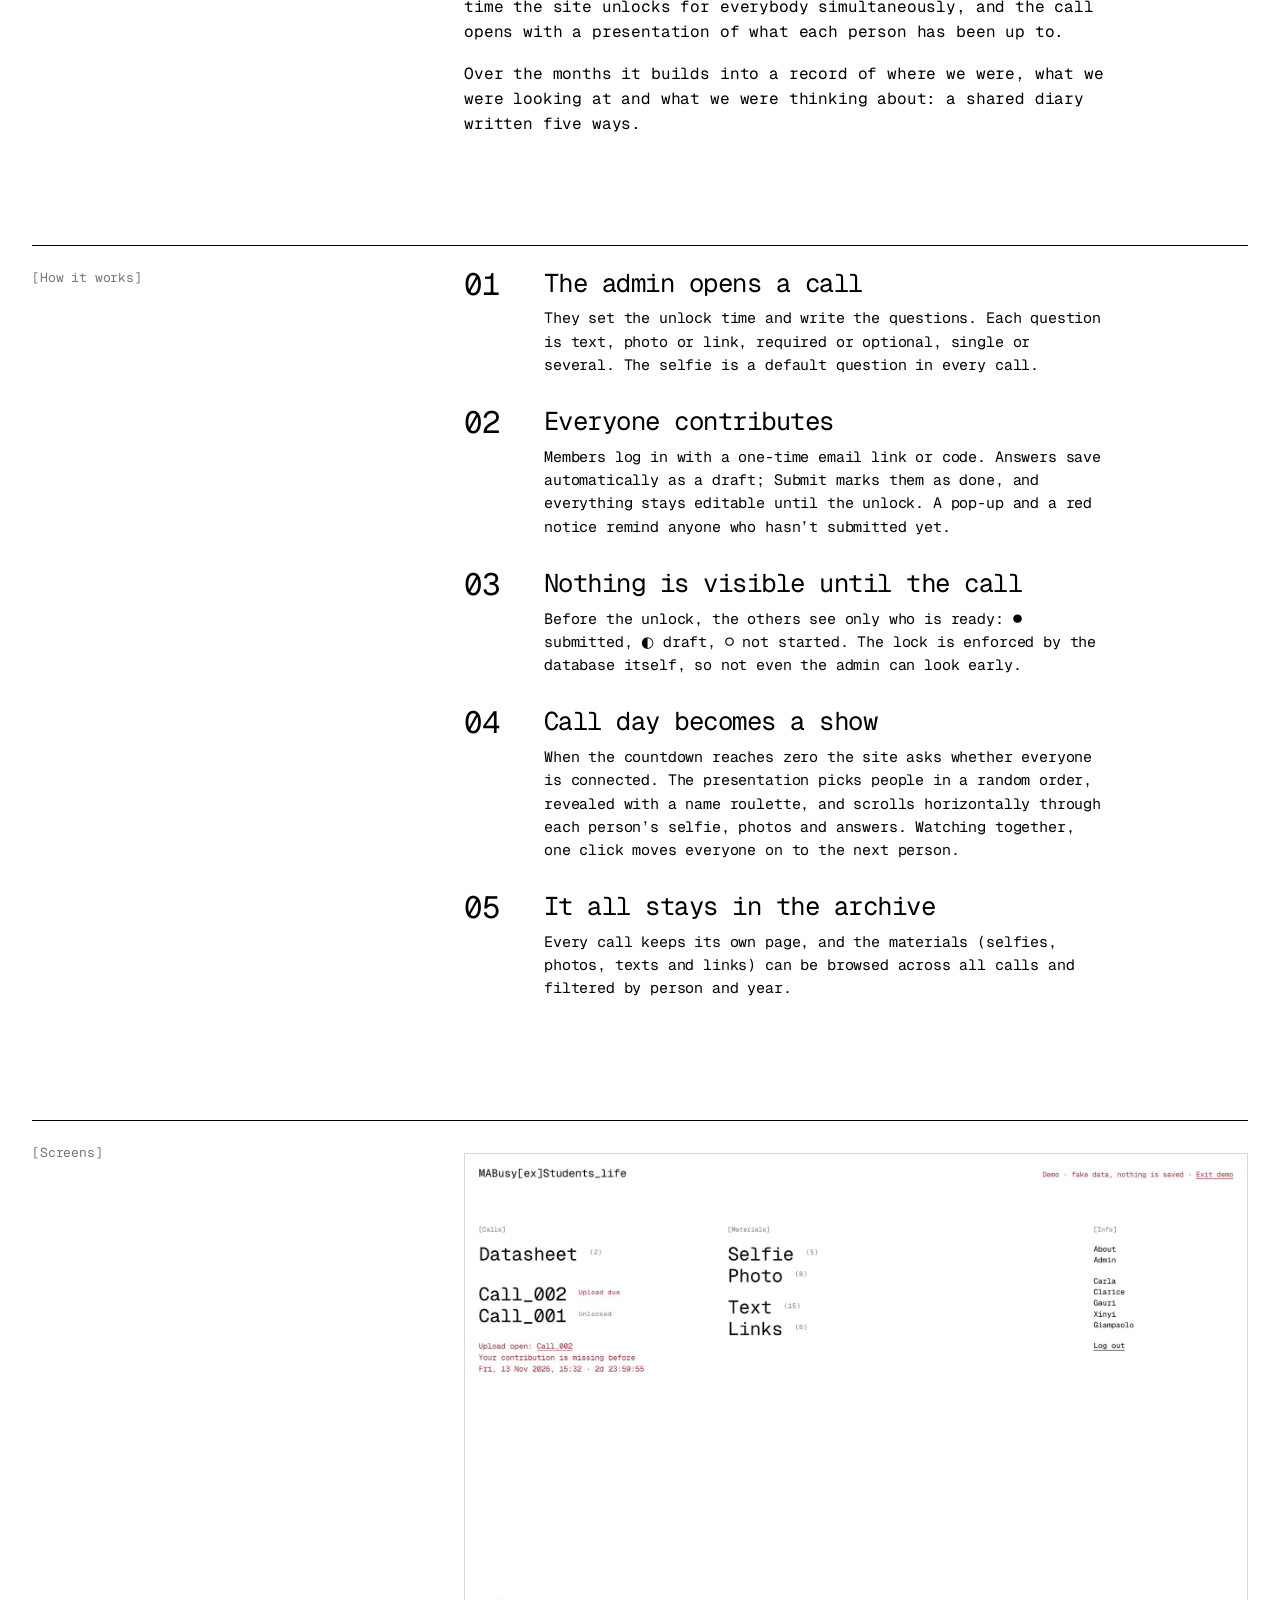
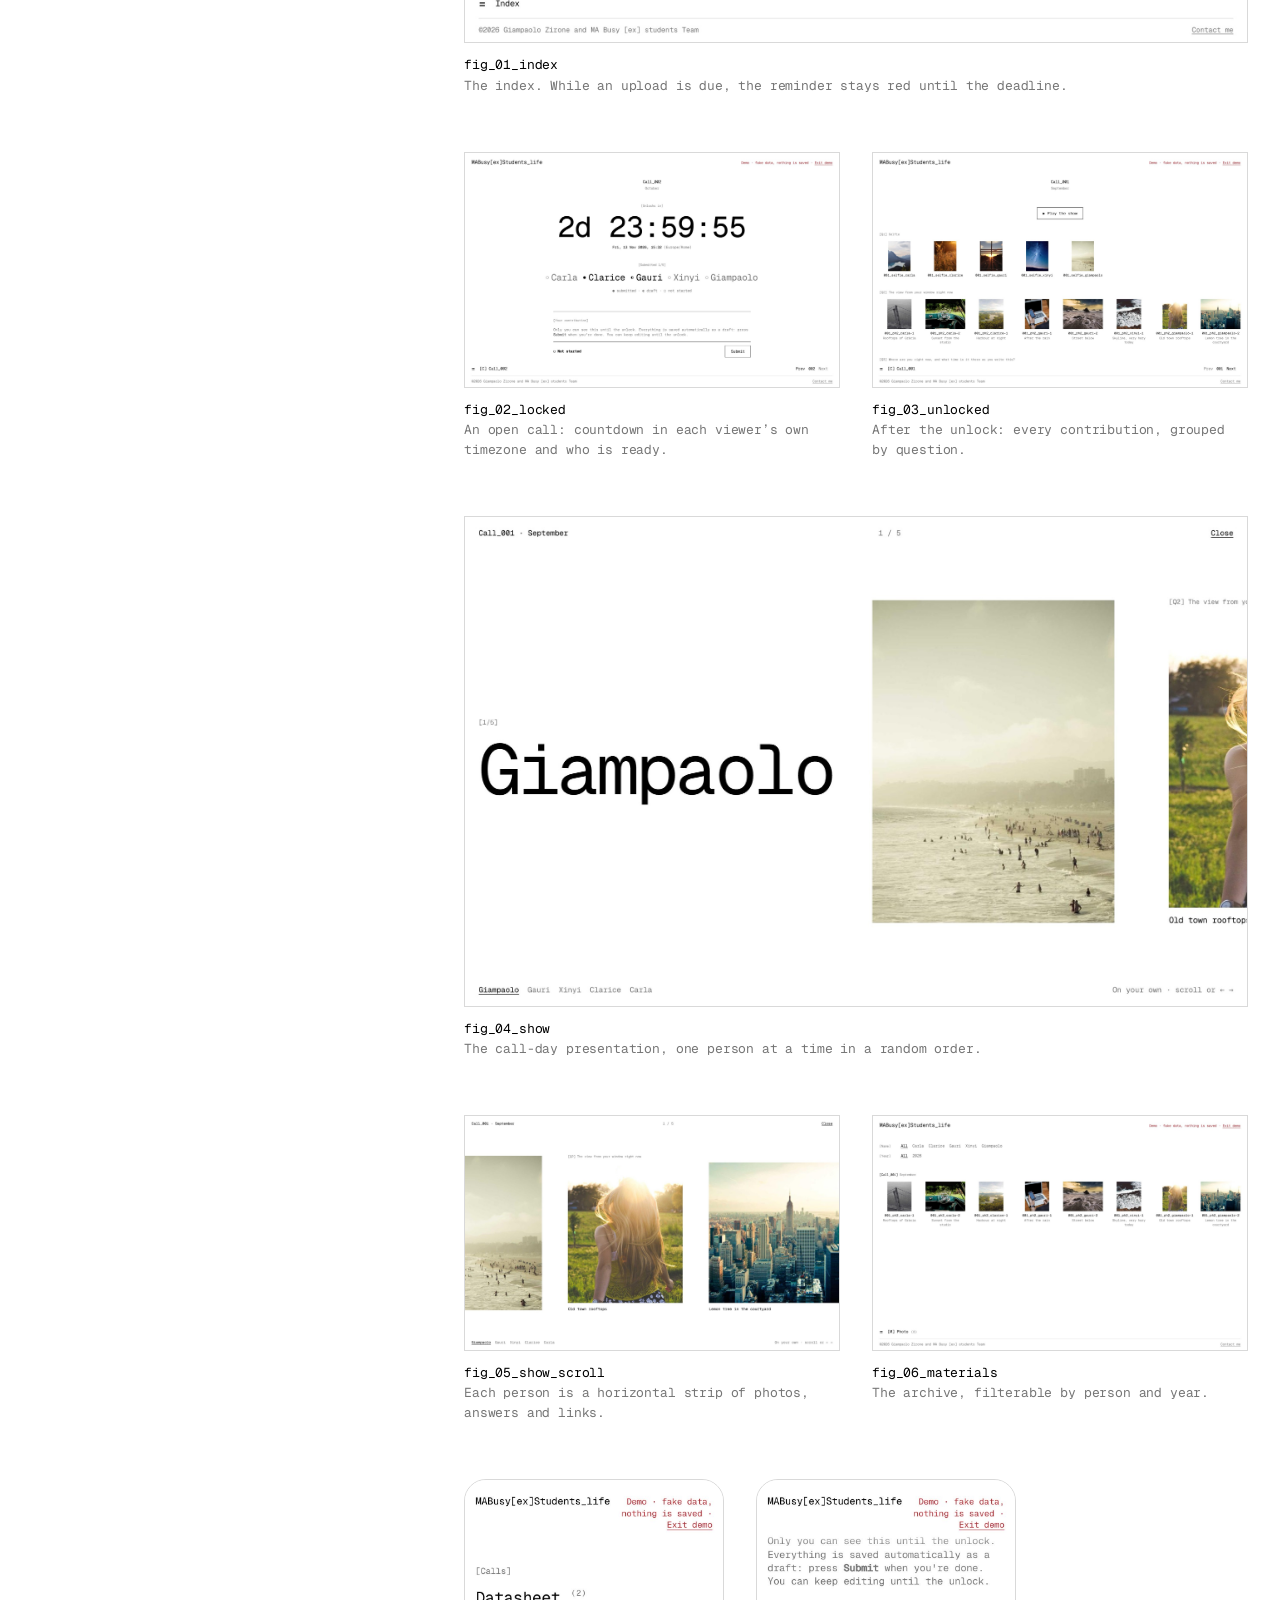
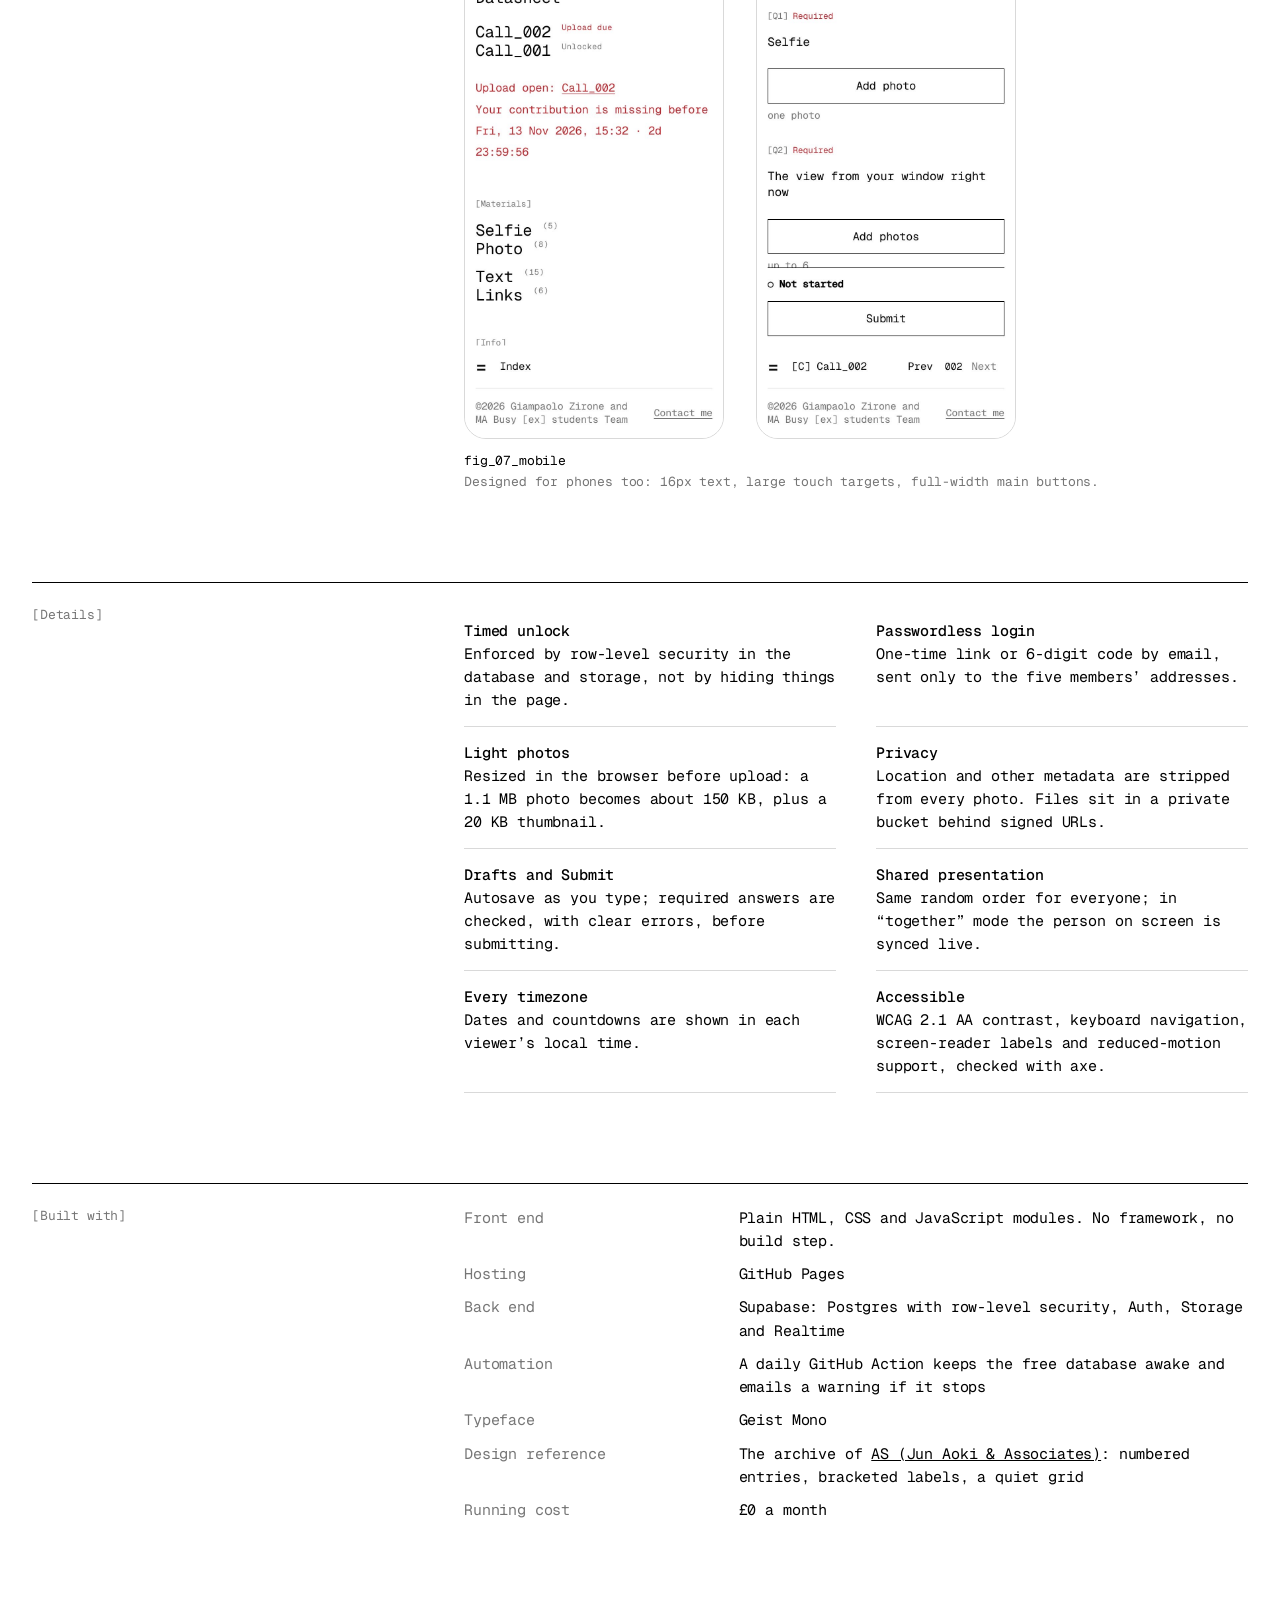
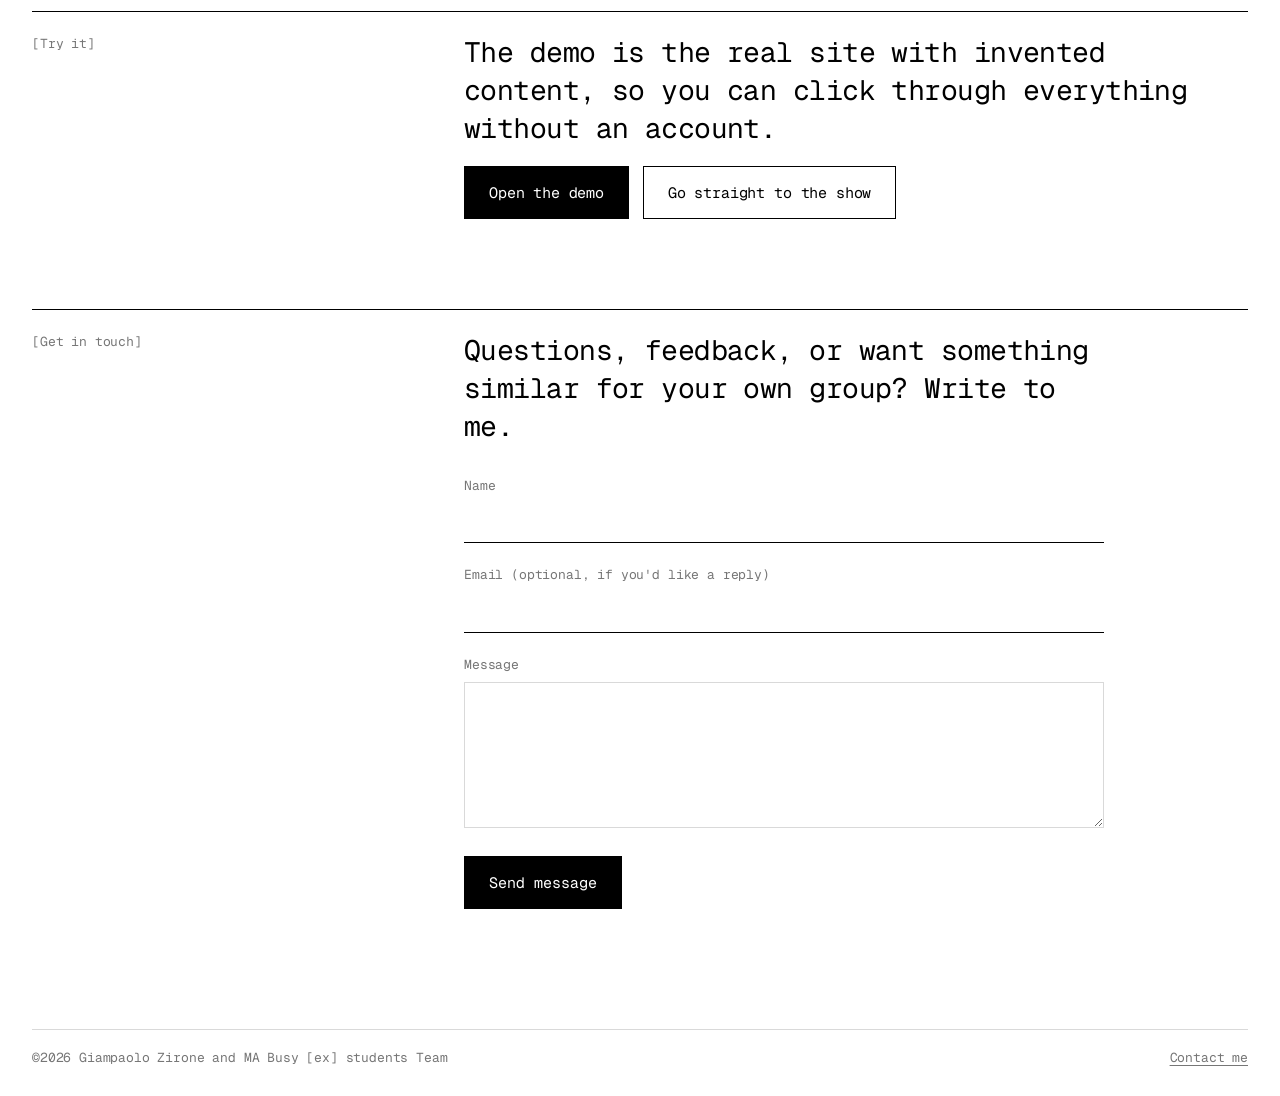
==== commit 0f9a2a4e: "Landing form: email optional Co-Authored-By: Claude Opus 5.5 <noreply@anthropic.com>" ====
--- a/landing/index.html
+++ b/landing/index.html
@@ -106,6 +106,7 @@
     .field input:focus, .field textarea:focus { border-color: var(--fg); box-shadow: 0 1px 0 var(--fg); }
     .field textarea:focus { box-shadow: none; }
     .hp { position: absolute; left: -9999px; }
+    .field .opt { color: var(--muted); }
     .send { display: flex; gap: 20px; align-items: center; flex-wrap: wrap; }
     .send .btn { cursor: pointer; font: inherit; font-size: 15px; }
     .status { margin: 0; font-size: 14px; }
@@ -329,8 +330,8 @@
             <input id="cf-name" name="name" type="text" autocomplete="name" required>
           </div>
           <div class="field">
-            <label for="cf-email">Email</label>
-            <input id="cf-email" name="email" type="email" autocomplete="email" required>
+            <label for="cf-email">Email <span class="opt">(optional, if you'd like a reply)</span></label>
+            <input id="cf-email" name="email" type="email" autocomplete="email">
           </div>
           <div class="field">
             <label for="cf-message">Message</label>
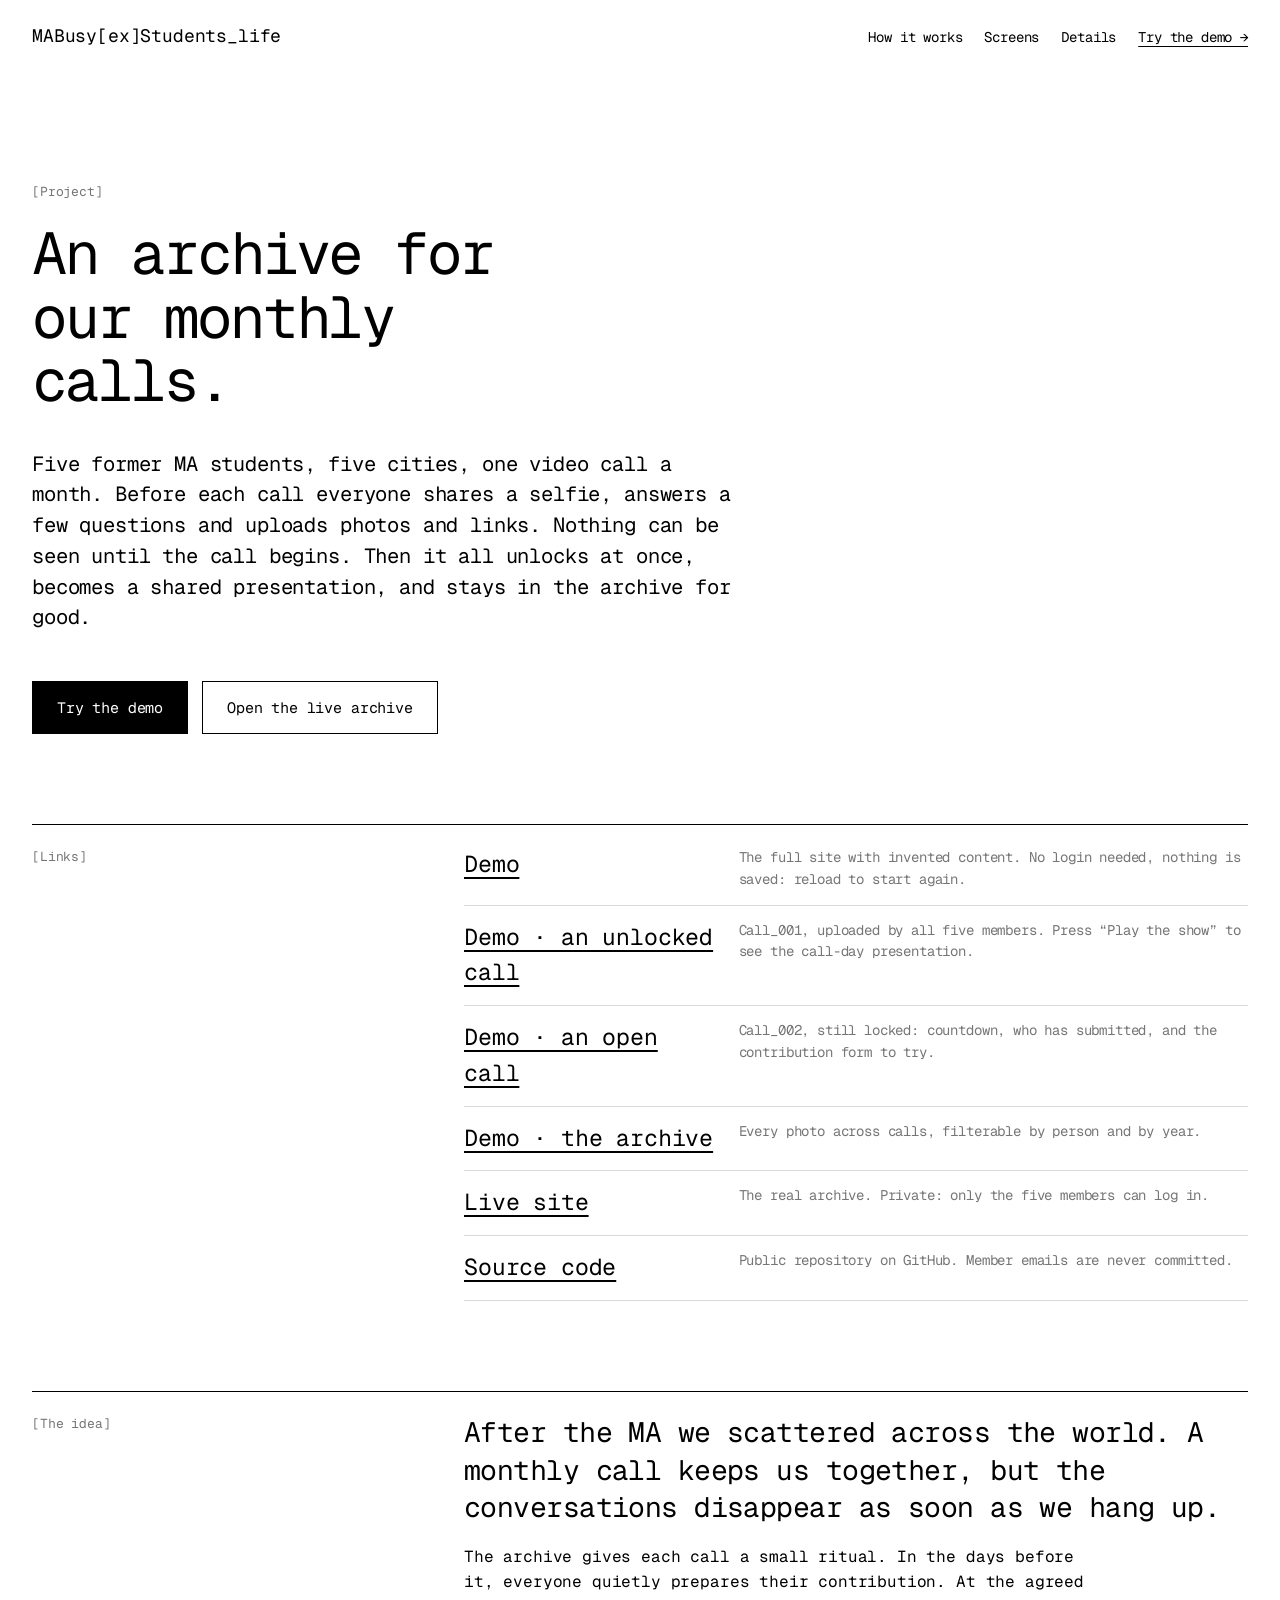
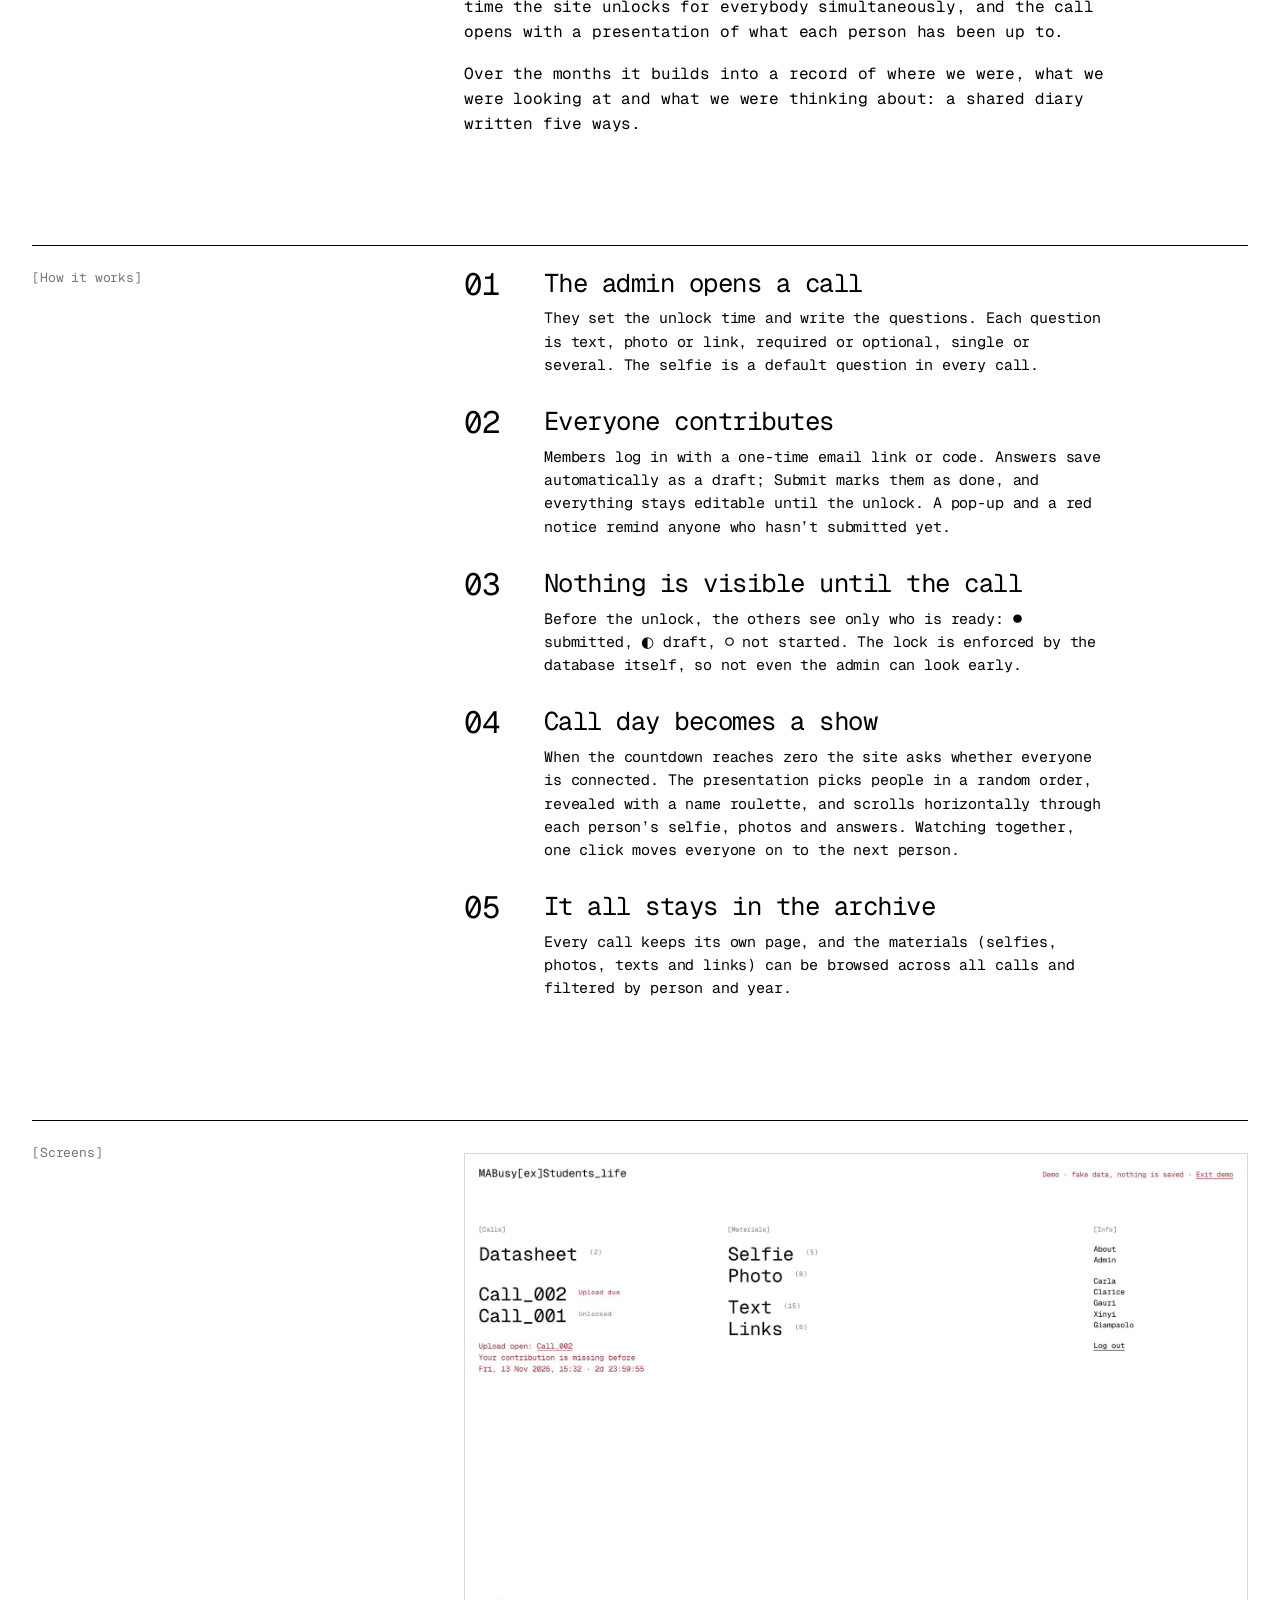
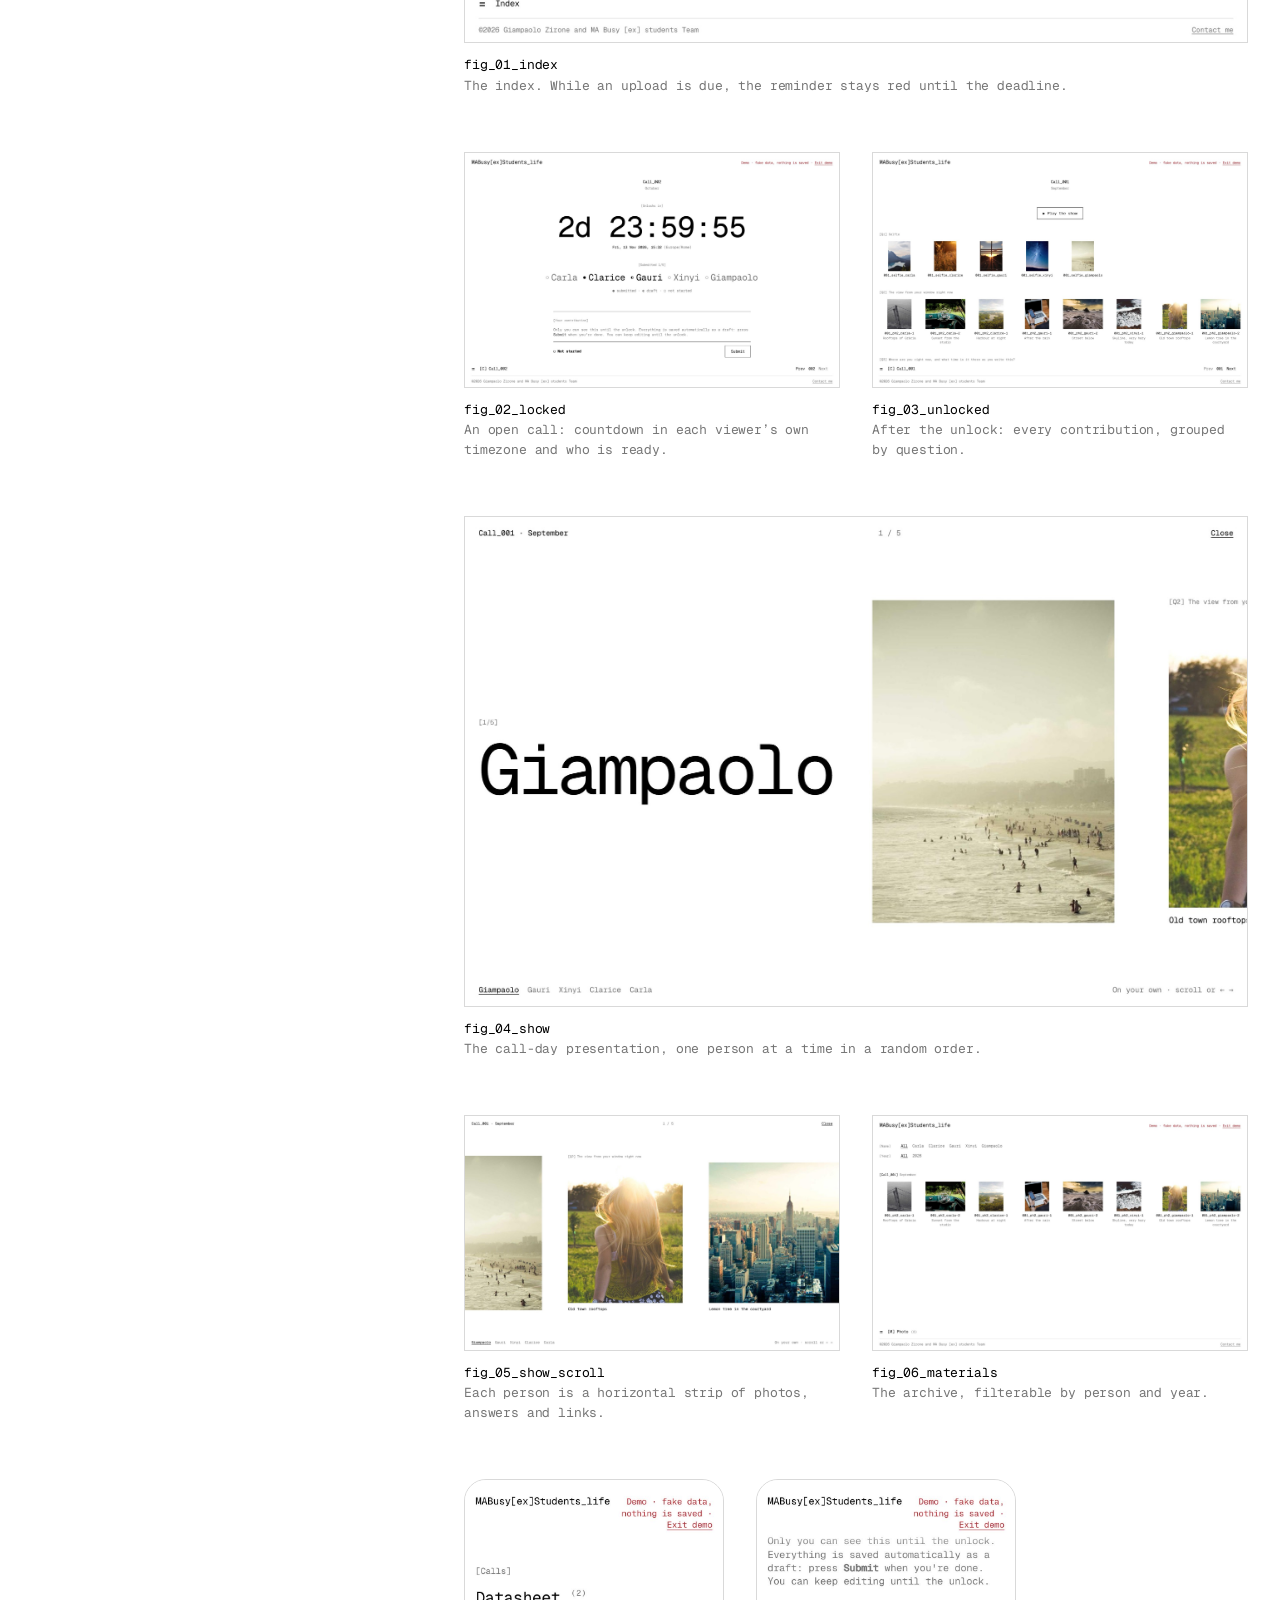
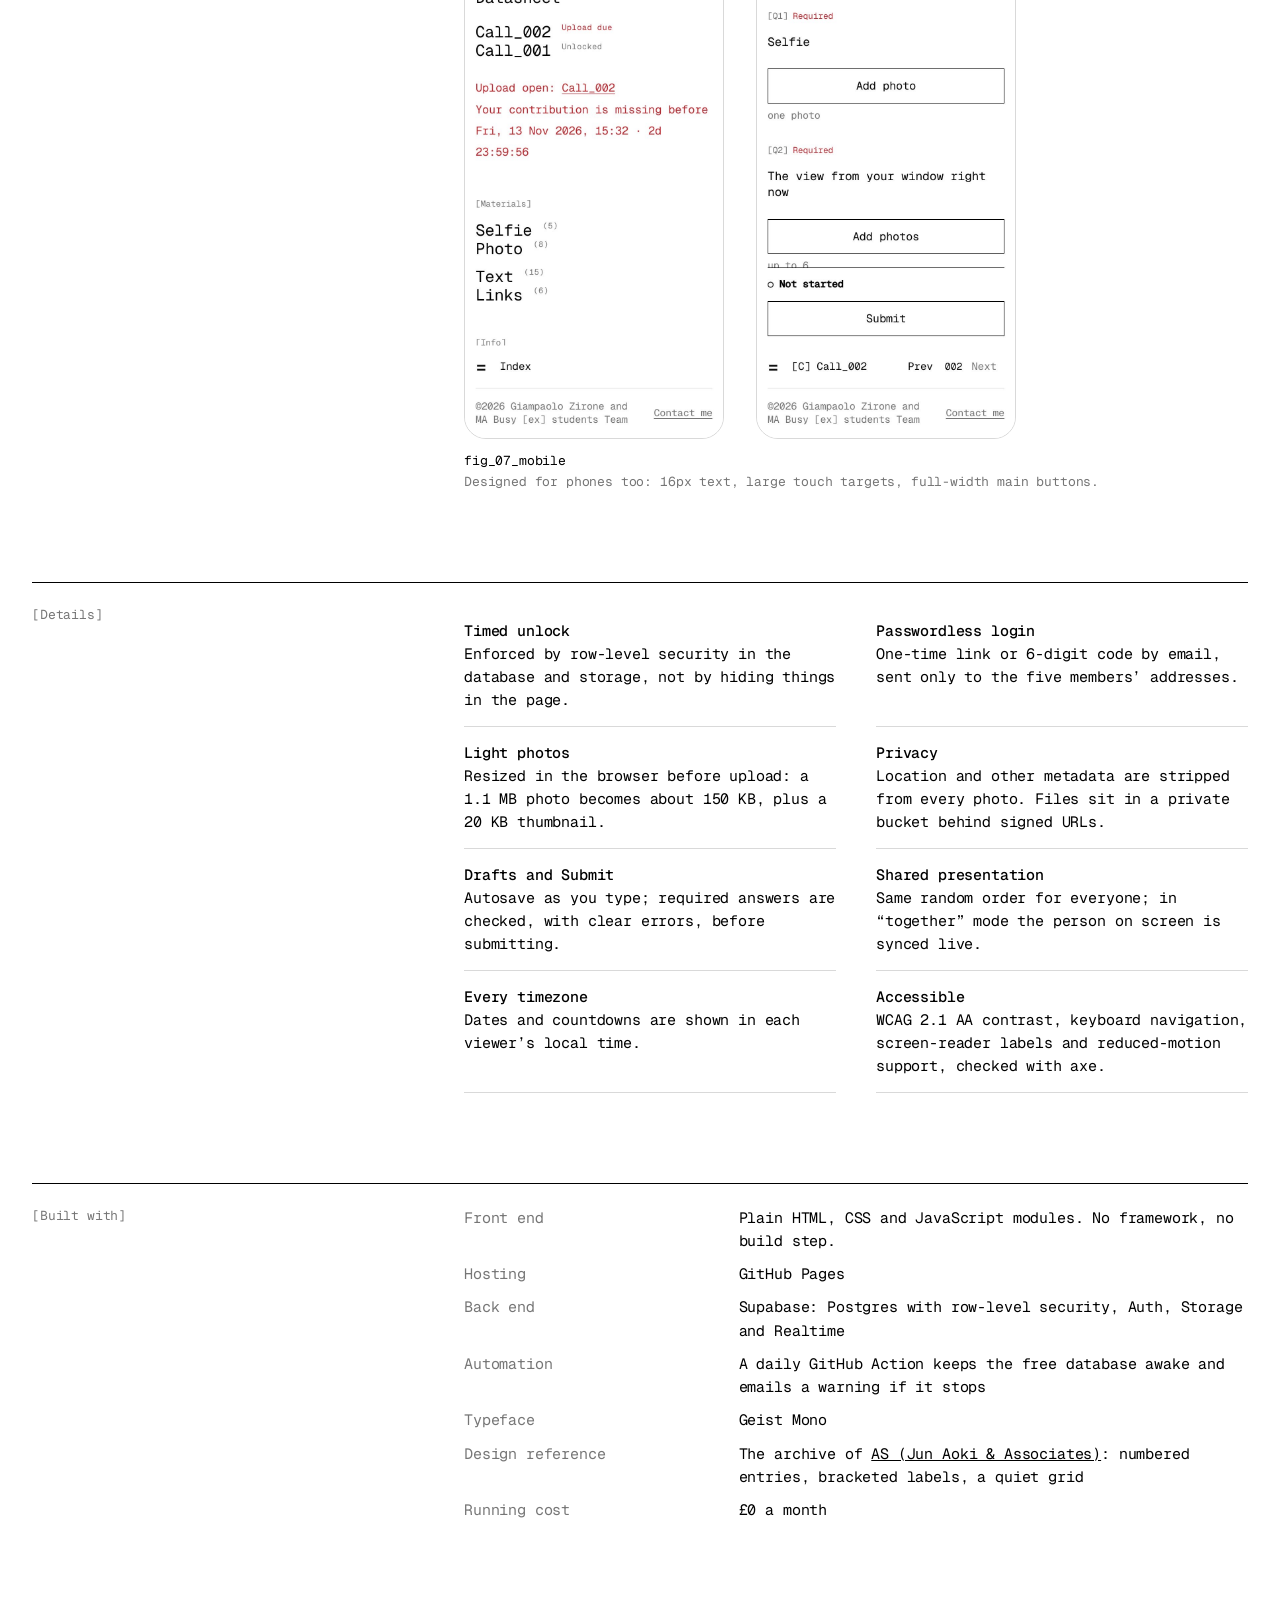
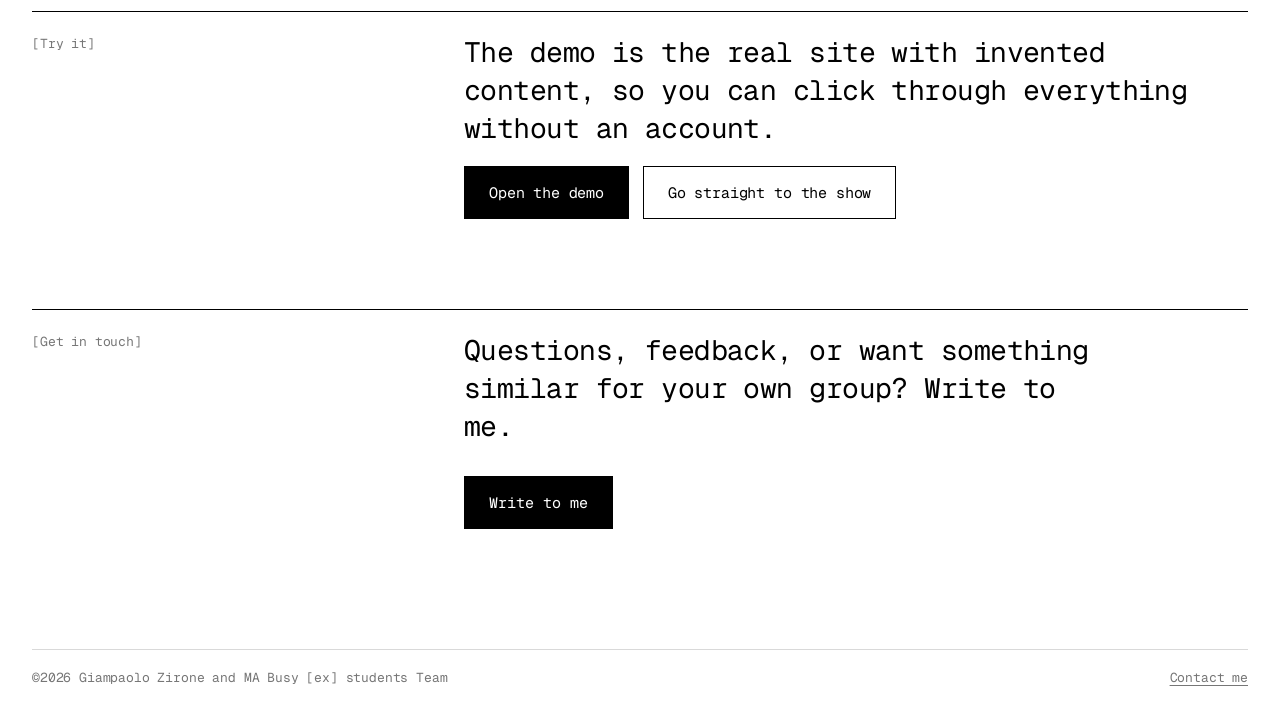
==== commit b14674fc: "Landing: contact form opens in a dialog from a 'Write to me' button Co-Authored-By: Claude Opus 5.5 " ====
--- a/landing/index.html
+++ b/landing/index.html
@@ -106,6 +106,17 @@
     .field input:focus, .field textarea:focus { border-color: var(--fg); box-shadow: 0 1px 0 var(--fg); }
     .field textarea:focus { box-shadow: none; }
     .hp { position: absolute; left: -9999px; }
+    .contact-dialog {
+      width: min(560px, calc(100vw - 2 * var(--gutter))); max-height: calc(100dvh - 40px);
+      border: 1px solid var(--fg); border-radius: 0; padding: 26px 28px 30px; background: var(--bg); color: var(--fg);
+    }
+    .contact-dialog::backdrop { background: rgba(255, 255, 255, .88); }
+    .contact-dialog .contact { max-width: none; }
+    .cd-head { display: flex; justify-content: space-between; align-items: baseline; margin-bottom: 18px; }
+    .cd-head .label { margin: 0; }
+    .cd-close { background: none; border: 0; padding: 6px 0; font: inherit; font-size: 14px; cursor: pointer; text-decoration: underline; text-underline-offset: 3px; }
+    .cd-done .big { font-size: clamp(20px, 2.2vw, 26px); line-height: 1.35; margin: 10px 0 26px; }
+    #contact .btn { cursor: pointer; font: inherit; font-size: 15px; }
     .field .opt { color: var(--muted); }
     .send { display: flex; gap: 20px; align-items: center; flex-wrap: wrap; }
     .send .btn { cursor: pointer; font: inherit; font-size: 15px; }
@@ -129,6 +140,9 @@
       .steps li { grid-template-columns: 52px 1fr; }
       footer { font-size: 14px; }
       .send .btn { width: 100%; }
+      #contact .btn, .cd-done .btn { width: 100%; }
+      .contact-dialog { padding: 20px 18px 24px; }
+      .cd-close { min-height: 44px; font-size: 16px; }
     }
     @media (prefers-reduced-motion: reduce) { html { scroll-behavior: auto; } }
   </style>
@@ -322,42 +336,73 @@
     <section id="contact">
       <div class="cols">
         <h2>[Get in touch]</h2>
-        <form class="contact" id="contact-form" action="https://formspree.io/f/mrpqzgkj" method="POST">
+        <div class="contact">
           <p class="big">Questions, feedback, or want something similar for your own group? Write to me.</p>
-          <input type="hidden" name="_subject" value="MABusy[ex]Students_life · landing page">
-          <div class="field">
-            <label for="cf-name">Name</label>
-            <input id="cf-name" name="name" type="text" autocomplete="name" required>
-          </div>
-          <div class="field">
-            <label for="cf-email">Email <span class="opt">(optional, if you'd like a reply)</span></label>
-            <input id="cf-email" name="email" type="email" autocomplete="email">
-          </div>
-          <div class="field">
-            <label for="cf-message">Message</label>
-            <textarea id="cf-message" name="message" rows="5" required></textarea>
-          </div>
-          <p class="hp" aria-hidden="true"><label>Leave this empty <input type="text" name="_gotcha" tabindex="-1" autocomplete="off"></label></p>
-          <div class="send">
-            <button class="btn fill" type="submit">Send message</button>
-            <p class="status" id="cf-status" role="status" aria-live="polite"></p>
-          </div>
-        </form>
+          <button type="button" class="btn fill" id="open-contact" aria-haspopup="dialog">Write to me</button>
+          <noscript><p><a href="mailto:hello@giampaolozirone.com">hello@giampaolozirone.com</a></p></noscript>
+        </div>
       </div>
     </section>
   </main>
+
+  <dialog class="contact-dialog" id="contact-dialog" aria-labelledby="cd-title">
+    <div class="cd-head">
+      <p class="label" id="cd-title">[Get in touch]</p>
+      <button type="button" class="cd-close" id="close-contact" aria-label="Close">Close</button>
+    </div>
+    <form class="contact" id="contact-form" action="https://formspree.io/f/mrpqzgkj" method="POST">
+      <input type="hidden" name="_subject" value="MABusy[ex]Students_life · landing page">
+      <div class="field">
+        <label for="cf-name">Name</label>
+        <input id="cf-name" name="name" type="text" autocomplete="name" required>
+      </div>
+      <div class="field">
+        <label for="cf-email">Email <span class="opt">(optional, if you'd like a reply)</span></label>
+        <input id="cf-email" name="email" type="email" autocomplete="email">
+      </div>
+      <div class="field">
+        <label for="cf-message">Message</label>
+        <textarea id="cf-message" name="message" rows="5" required></textarea>
+      </div>
+      <p class="hp" aria-hidden="true"><label>Leave this empty <input type="text" name="_gotcha" tabindex="-1" autocomplete="off"></label></p>
+      <div class="send">
+        <button class="btn fill" type="submit">Send message</button>
+        <p class="status" id="cf-status" role="status" aria-live="polite"></p>
+      </div>
+    </form>
+    <div class="cd-done" id="cd-done" hidden>
+      <p class="big">Thank you, your message has been sent.</p>
+      <button type="button" class="btn" id="done-contact">Close</button>
+    </div>
+  </dialog>
 
   <footer>
     <span>©2026 Giampaolo Zirone and MA Busy [ex] students Team</span>
     <a href="mailto:hello@giampaolozirone.com?subject=MABusy%5Bex%5DStudents_life%20-%20">Contact me</a>
   </footer>
   <script>
-    // Send through Formspree without leaving the page; without JS the form posts normally.
+    // "Write to me" opens the form in a native dialog (focus trap + Esc for free),
+    // and it is sent through Formspree without leaving the page.
+    const dialog = document.getElementById('contact-dialog');
     const form = document.getElementById('contact-form');
     const status = document.getElementById('cf-status');
+    const done = document.getElementById('cd-done');
+    document.getElementById('open-contact').addEventListener('click', () => {
+      form.hidden = false; done.hidden = true;
+      status.className = 'status'; status.textContent = '';
+      dialog.showModal();
+      document.getElementById('cf-name').focus();
+    });
+    document.getElementById('close-contact').addEventListener('click', () => dialog.close());
+    document.getElementById('done-contact').addEventListener('click', () => dialog.close());
+    dialog.addEventListener('click', e => {  // close only on a click outside the box (the backdrop)
+      if (e.target !== dialog) return;
+      const r = dialog.getBoundingClientRect();
+      if (e.clientX < r.left || e.clientX > r.right || e.clientY < r.top || e.clientY > r.bottom) dialog.close();
+    });
     form.addEventListener('submit', async e => {
       e.preventDefault();
-      const btn = form.querySelector('button');
+      const btn = form.querySelector('button[type=submit]');
       btn.disabled = true;
       status.className = 'status';
       status.textContent = 'Sending…';
@@ -368,7 +413,8 @@
           throw new Error(data.errors?.map(x => x.message).join(', ') || 'The message could not be sent.');
         }
         form.reset();
-        status.textContent = 'Thank you, your message has been sent.';
+        form.hidden = true; done.hidden = false;
+        document.getElementById('done-contact').focus();
       } catch (err) {
         status.className = 'status err';
         status.textContent = `${err.message} Please try again, or email hello@giampaolozirone.com.`;
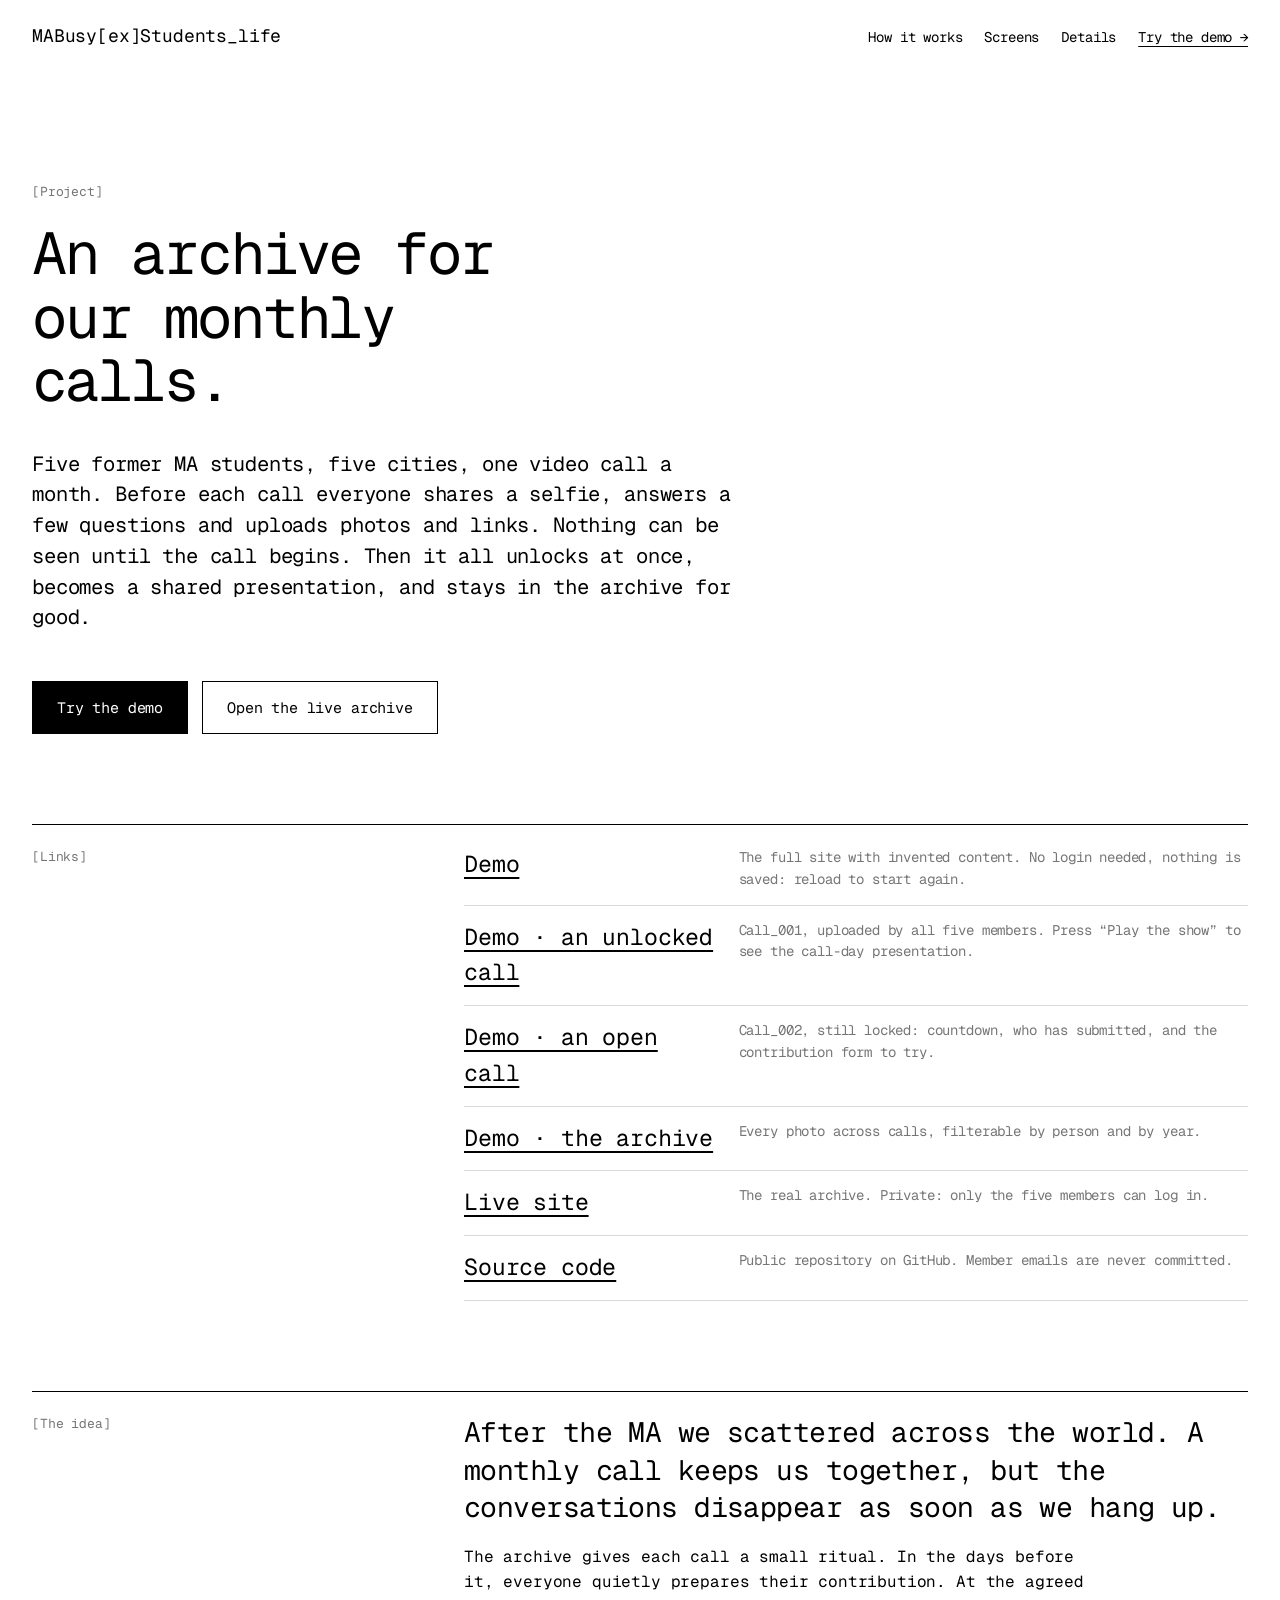
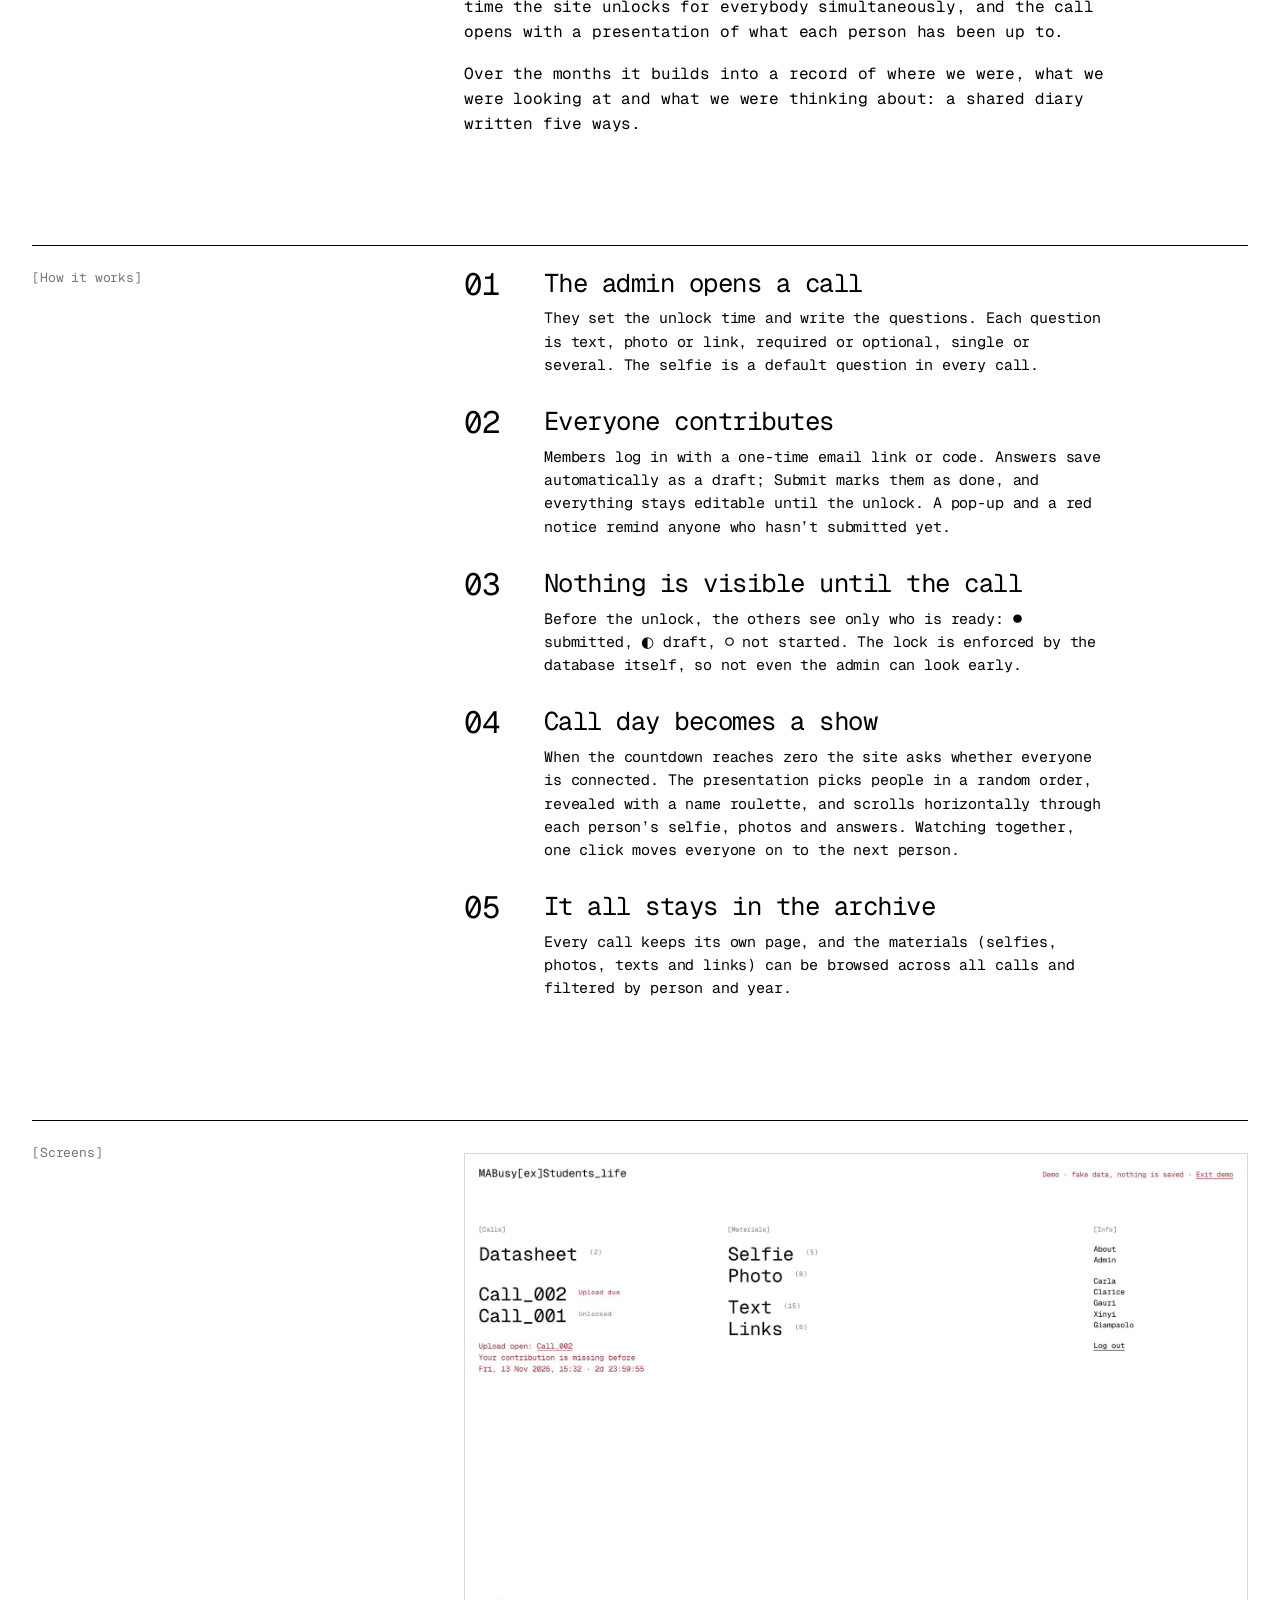
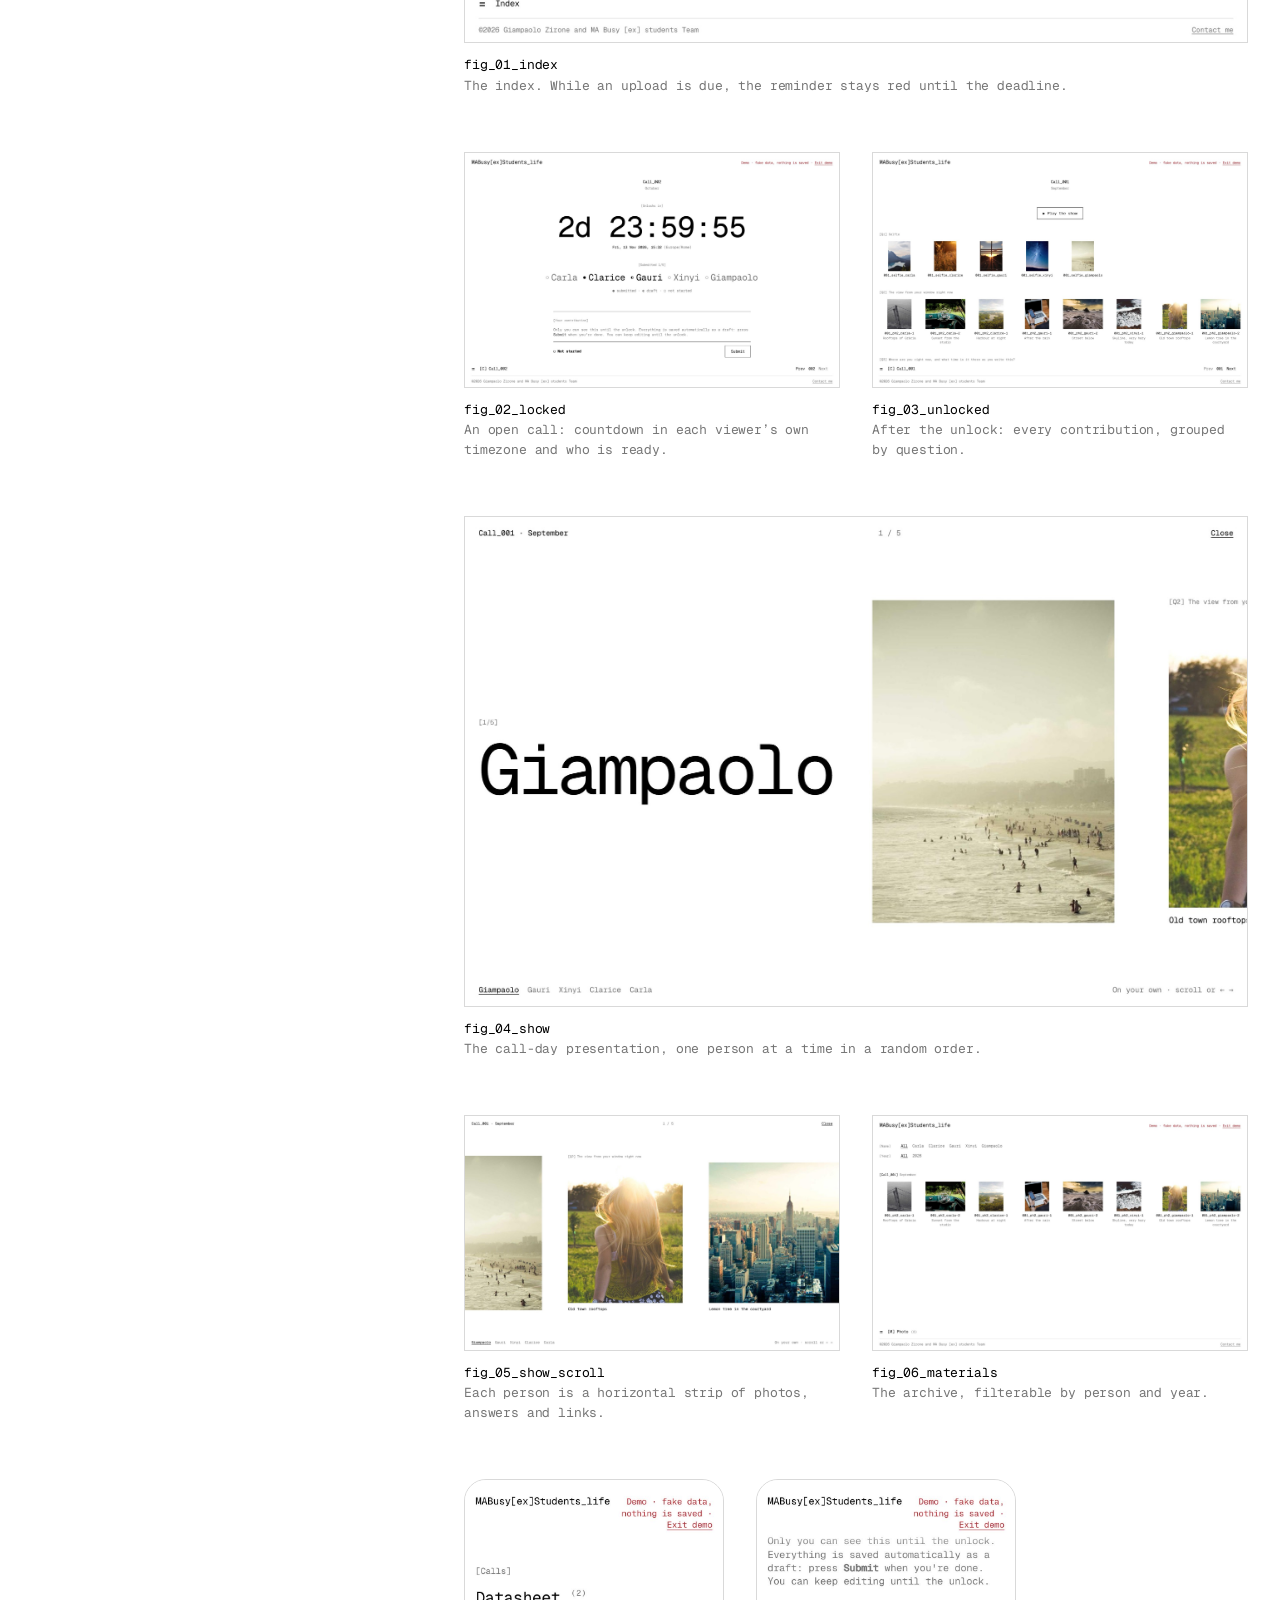
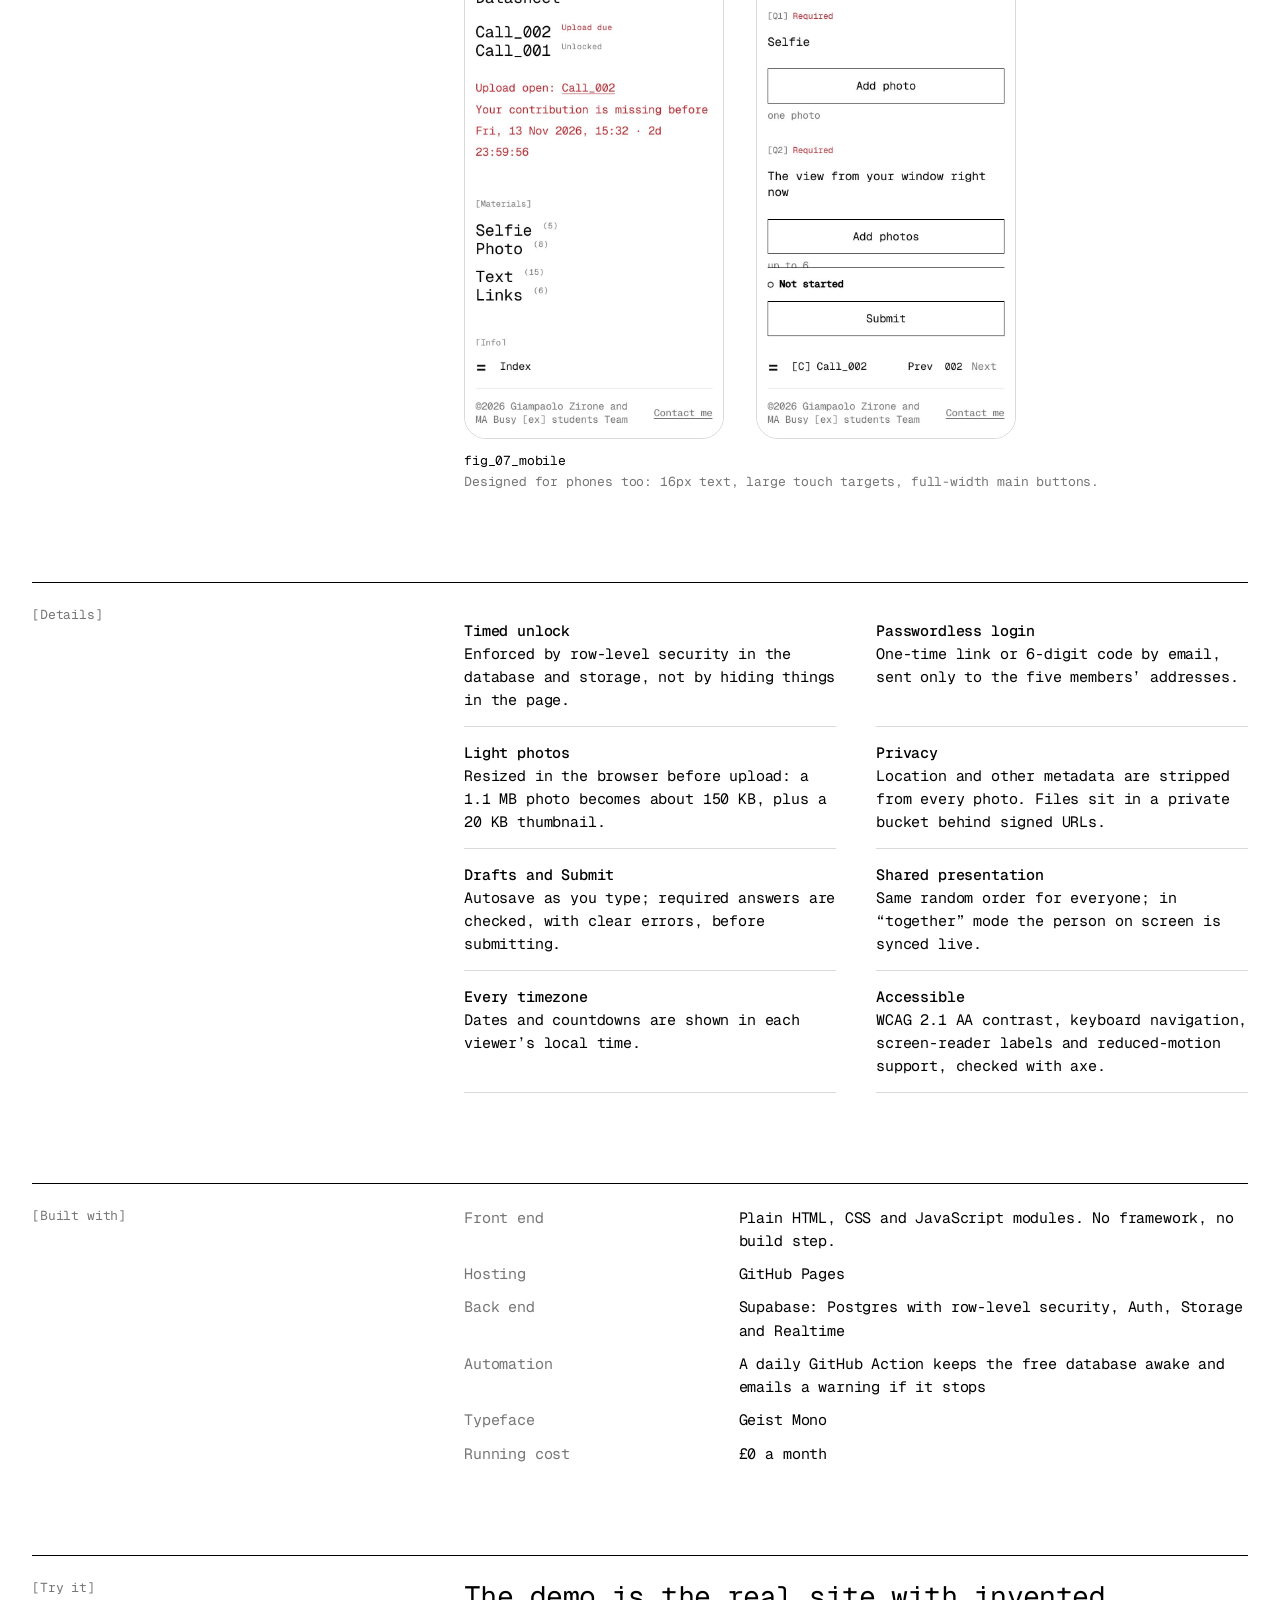
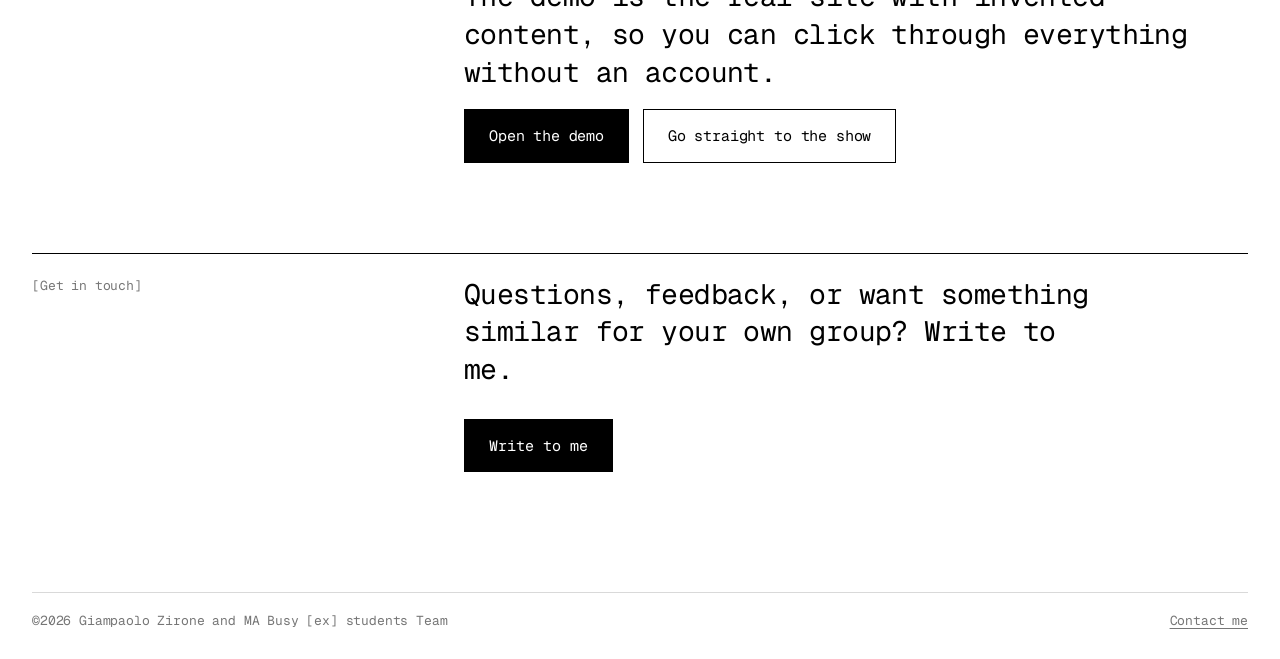
==== commit 97918871: "Landing: remove design reference row Co-Authored-By: Claude Opus 5.5 <noreply@anthropic.com>" ====
--- a/landing/index.html
+++ b/landing/index.html
@@ -314,7 +314,6 @@
           <dt>Back end</dt><dd>Supabase: Postgres with row-level security, Auth, Storage and Realtime</dd>
           <dt>Automation</dt><dd>A daily GitHub Action keeps the free database awake and emails a warning if it stops</dd>
           <dt>Typeface</dt><dd>Geist Mono</dd>
-          <dt>Design reference</dt><dd>The archive of <a href="https://as-associates.jp/">AS (Jun Aoki &amp; Associates)</a>: numbered entries, bracketed labels, a quiet grid</dd>
           <dt>Running cost</dt><dd>£0 a month</dd>
         </dl>
       </div>
